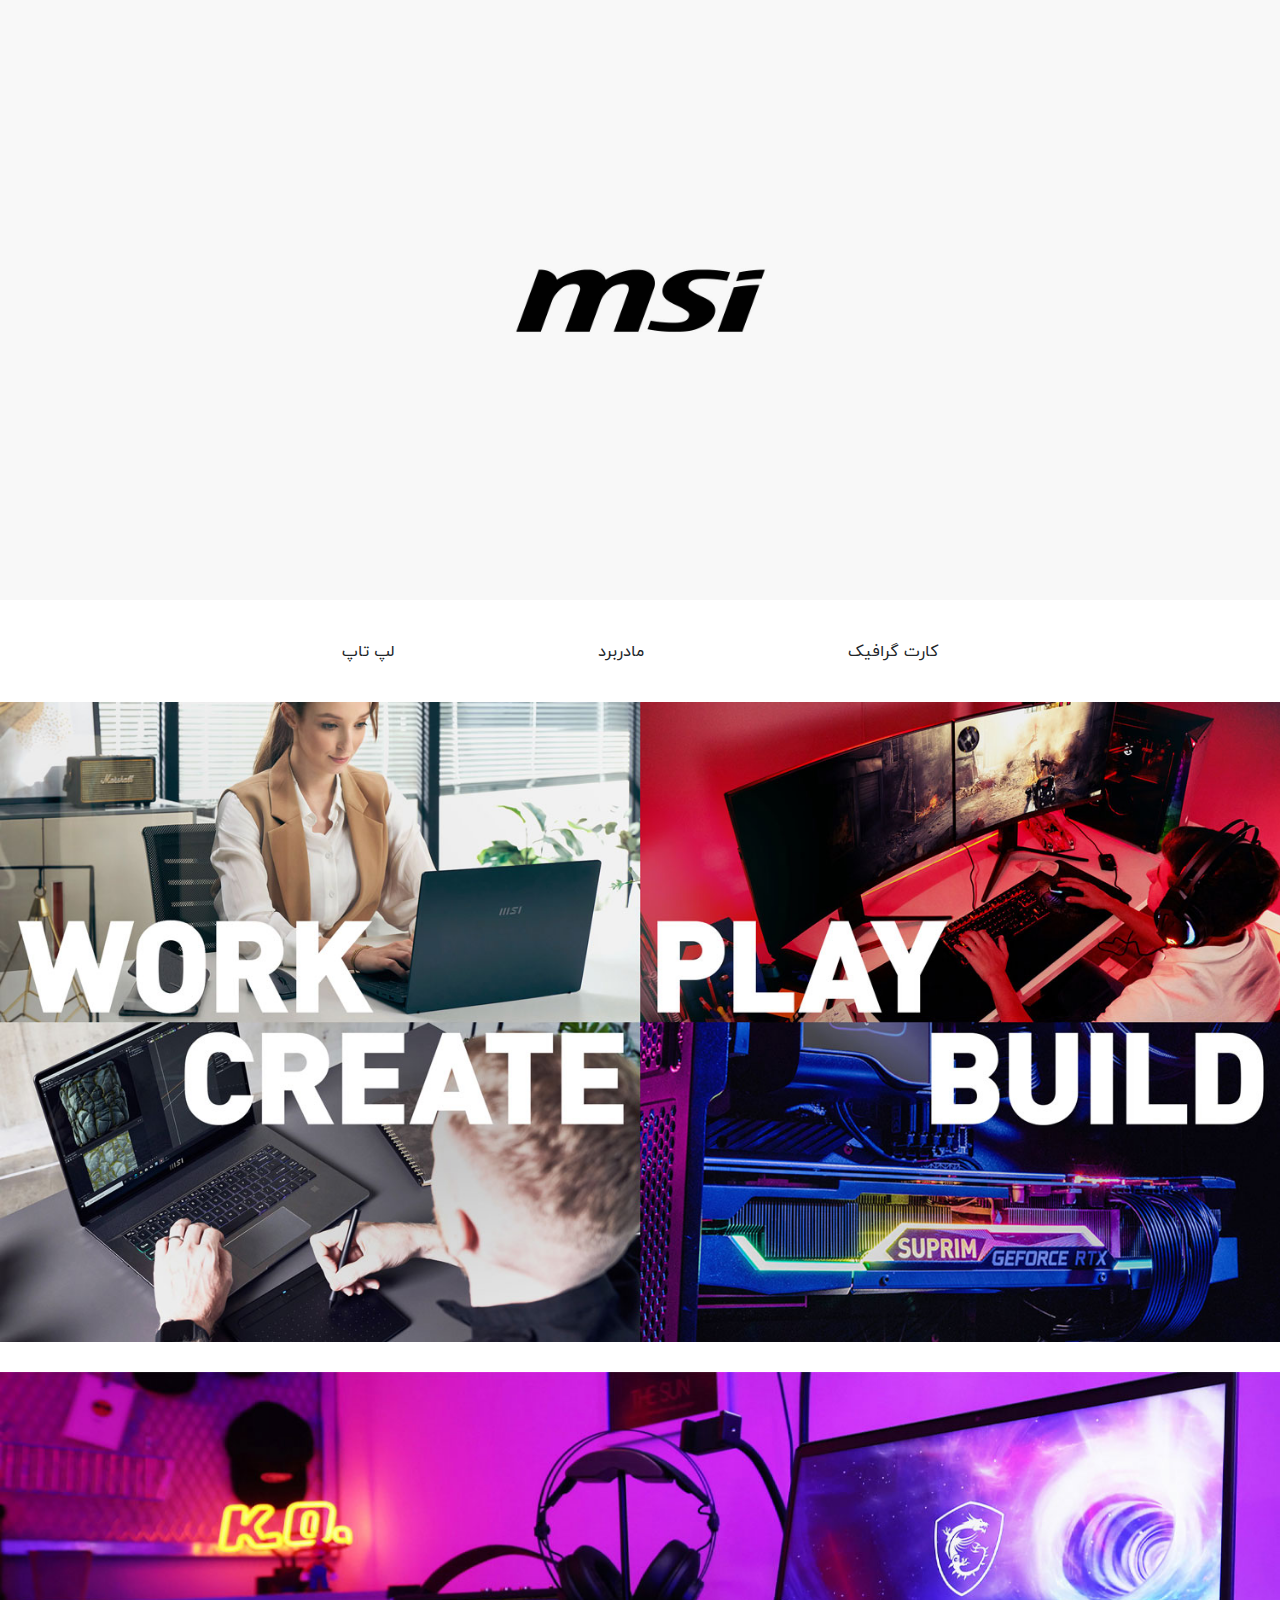
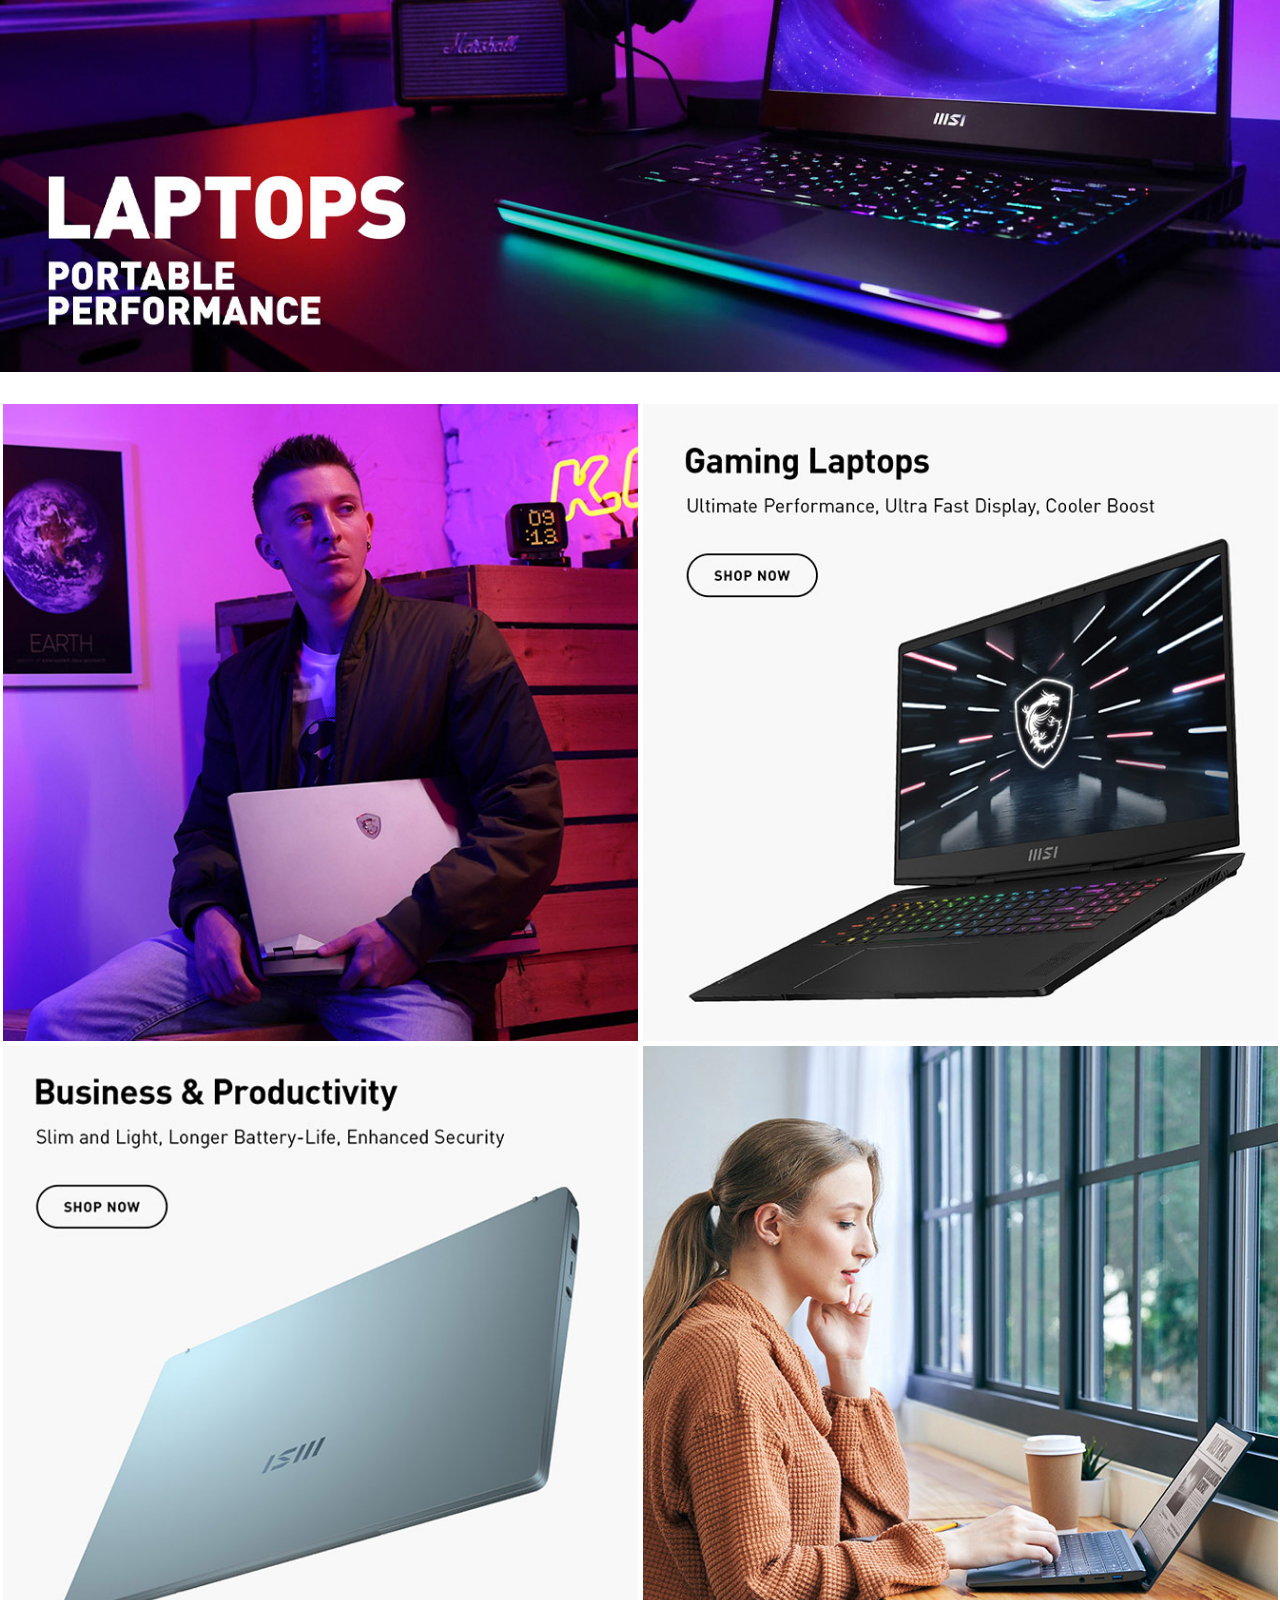
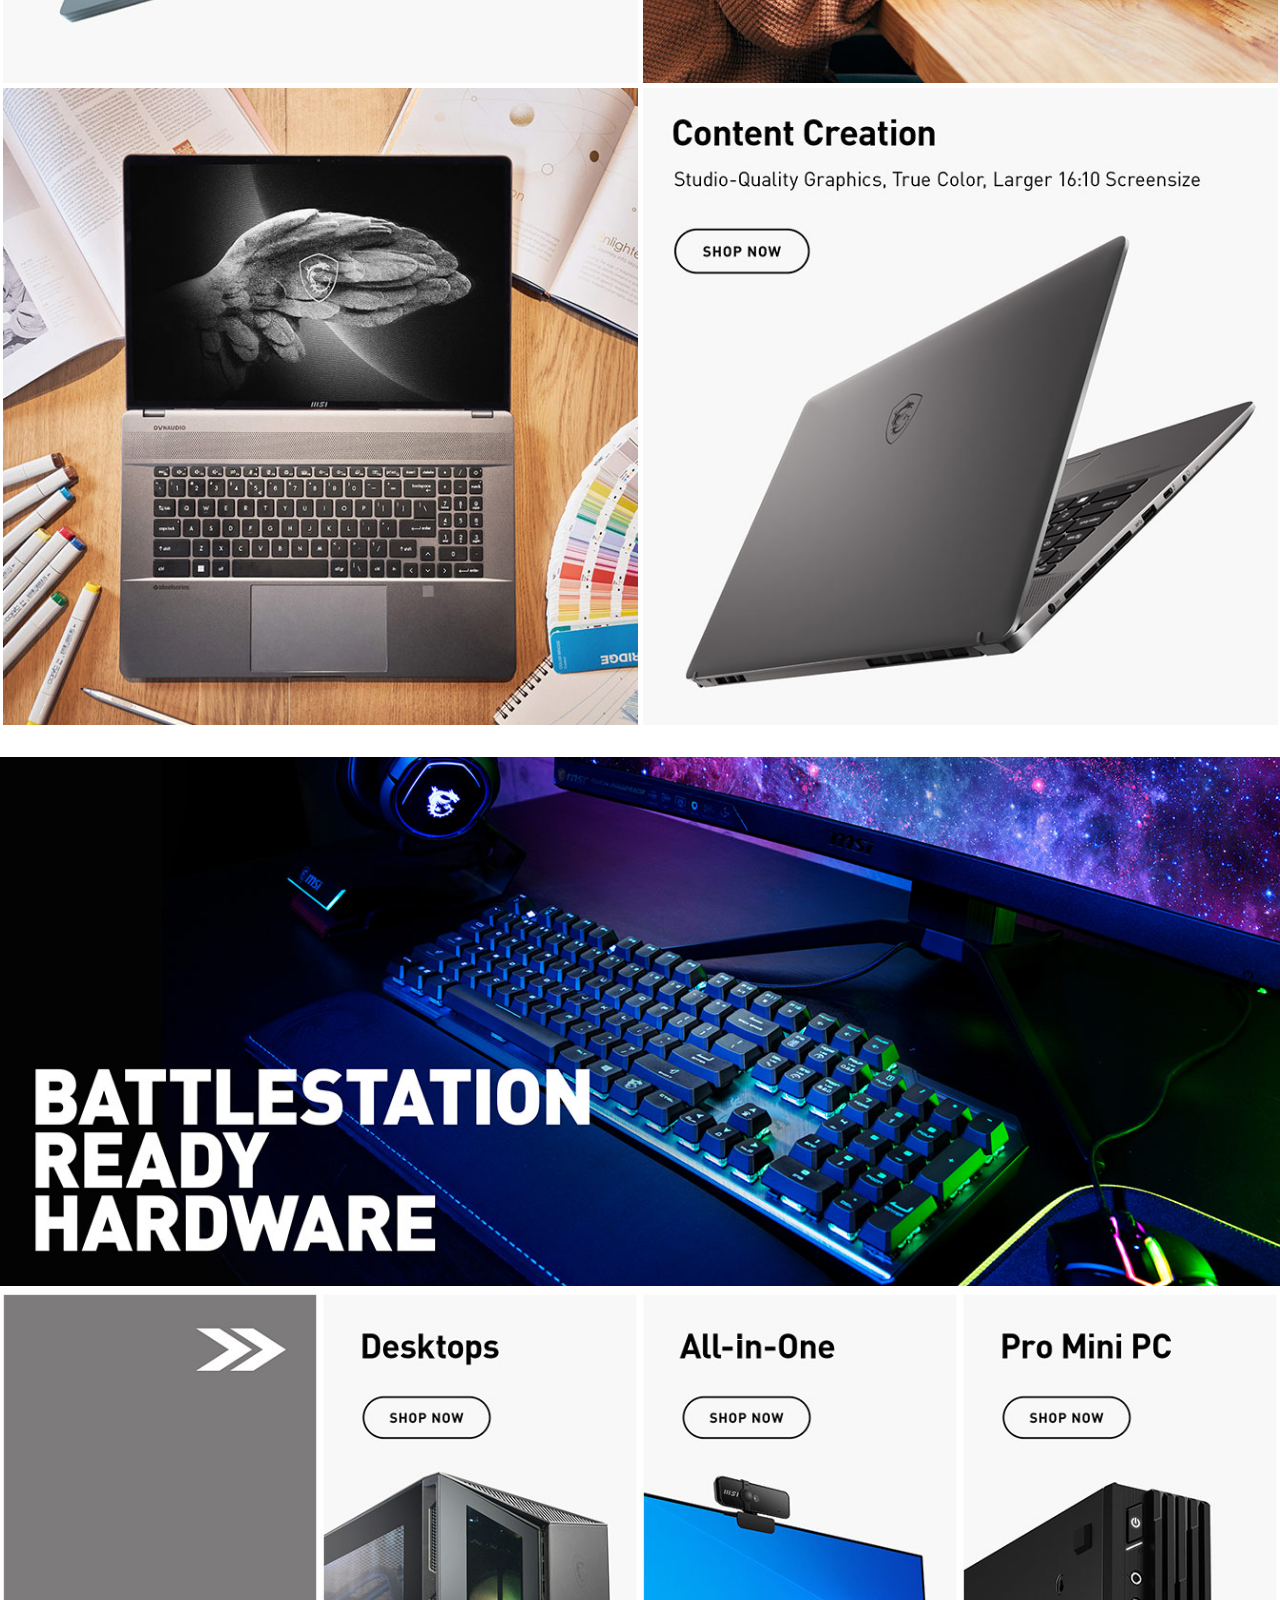
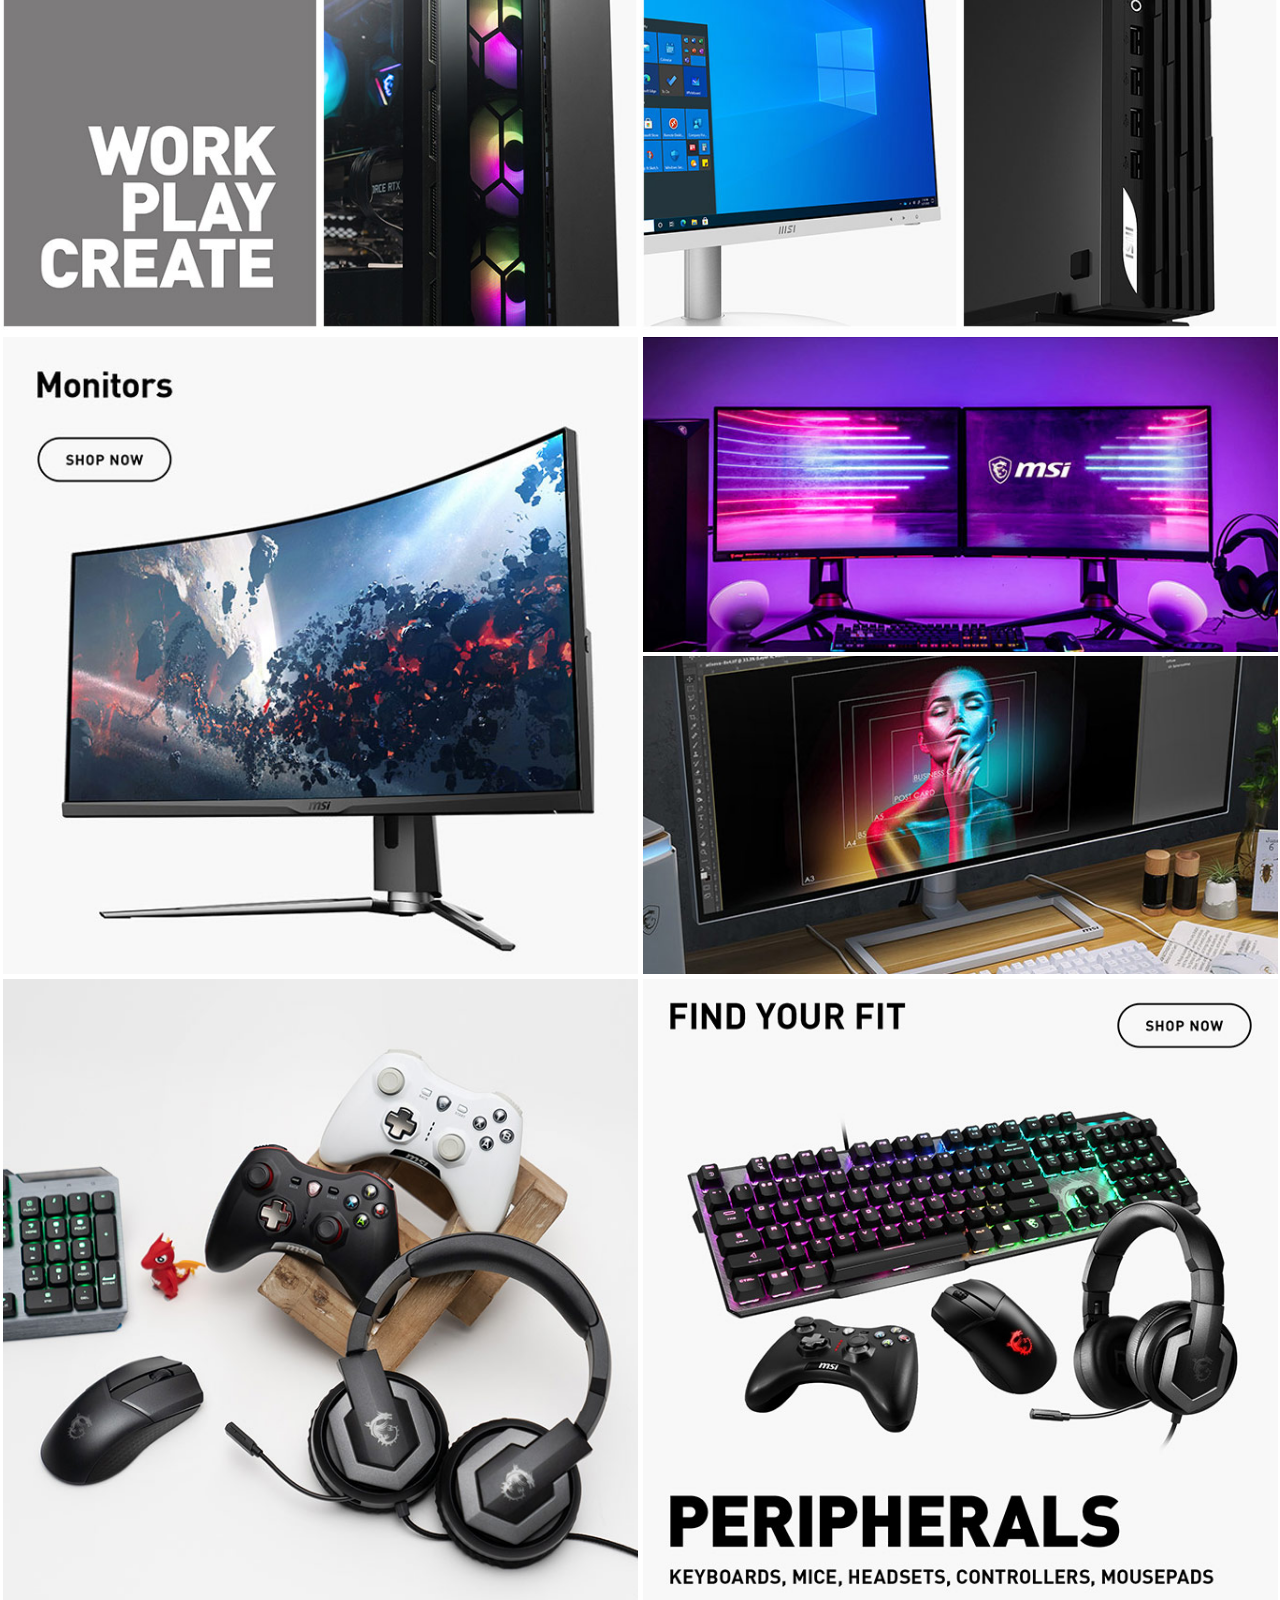
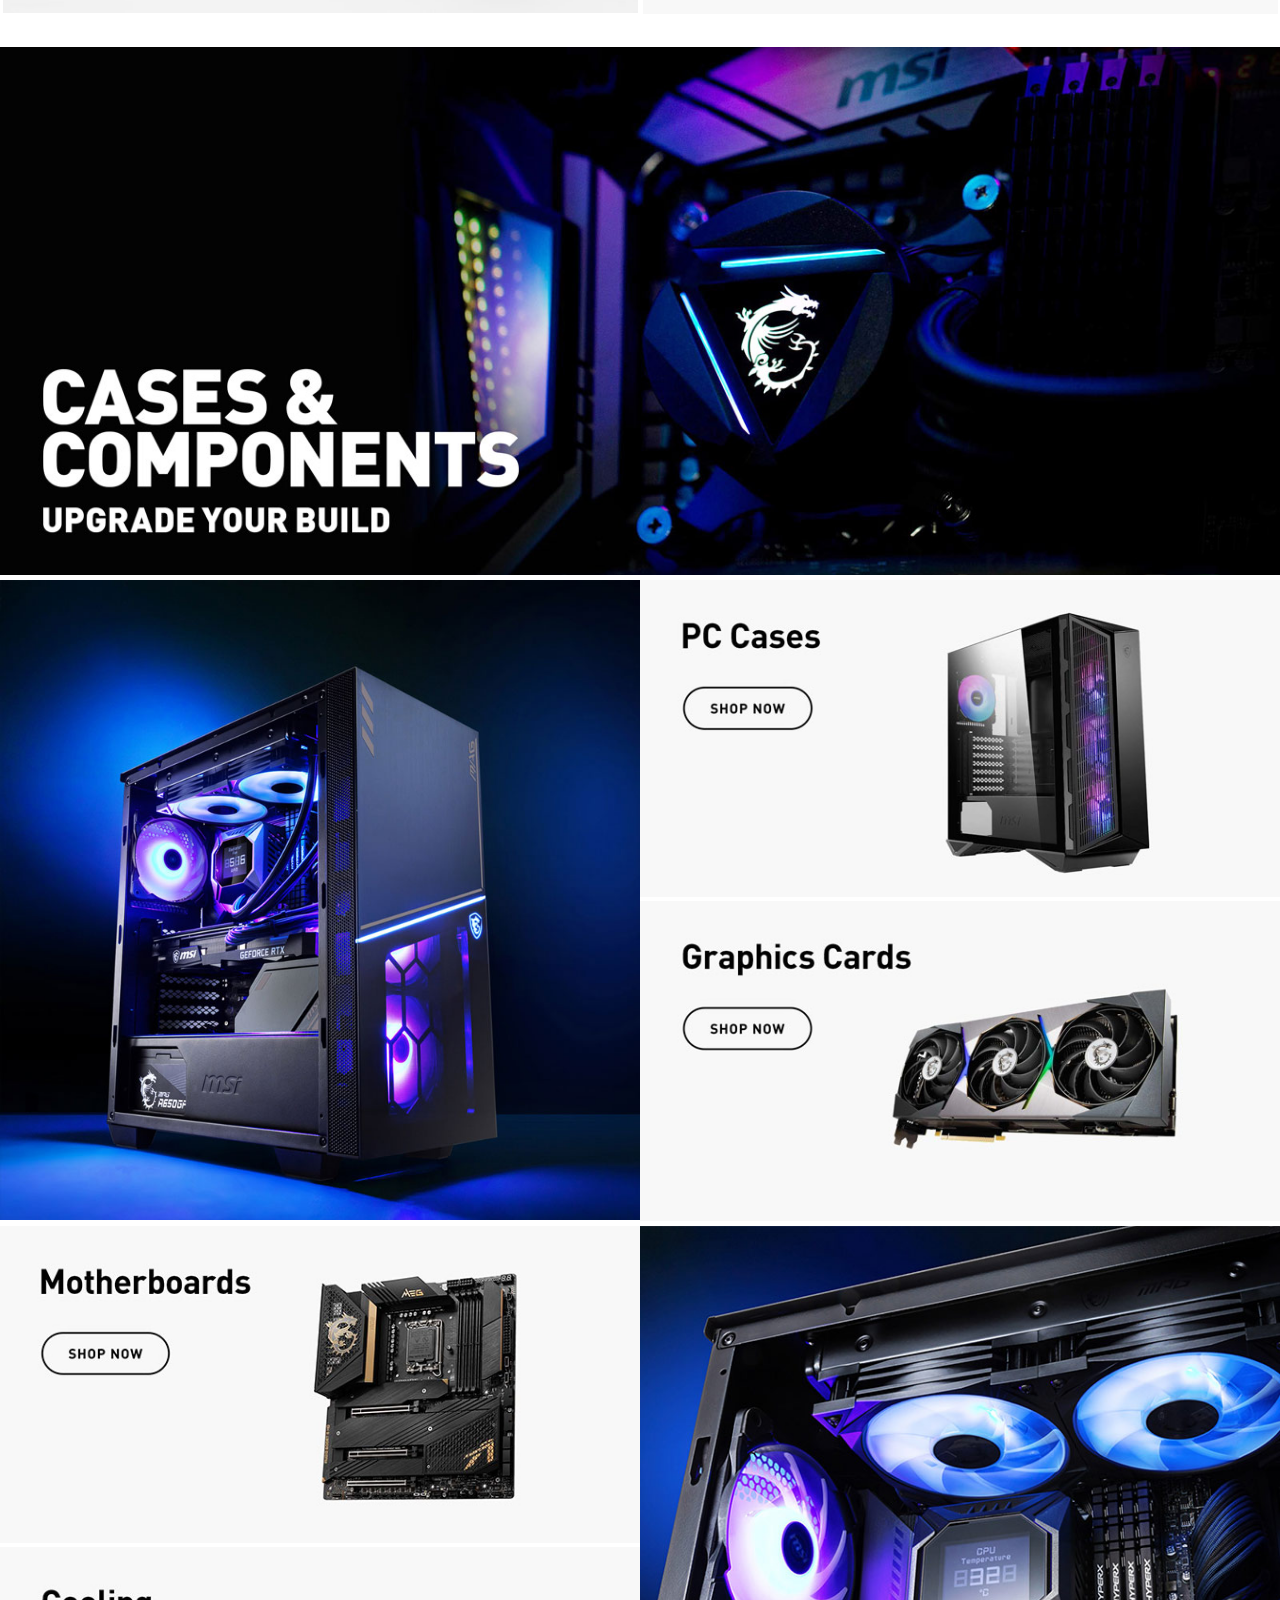
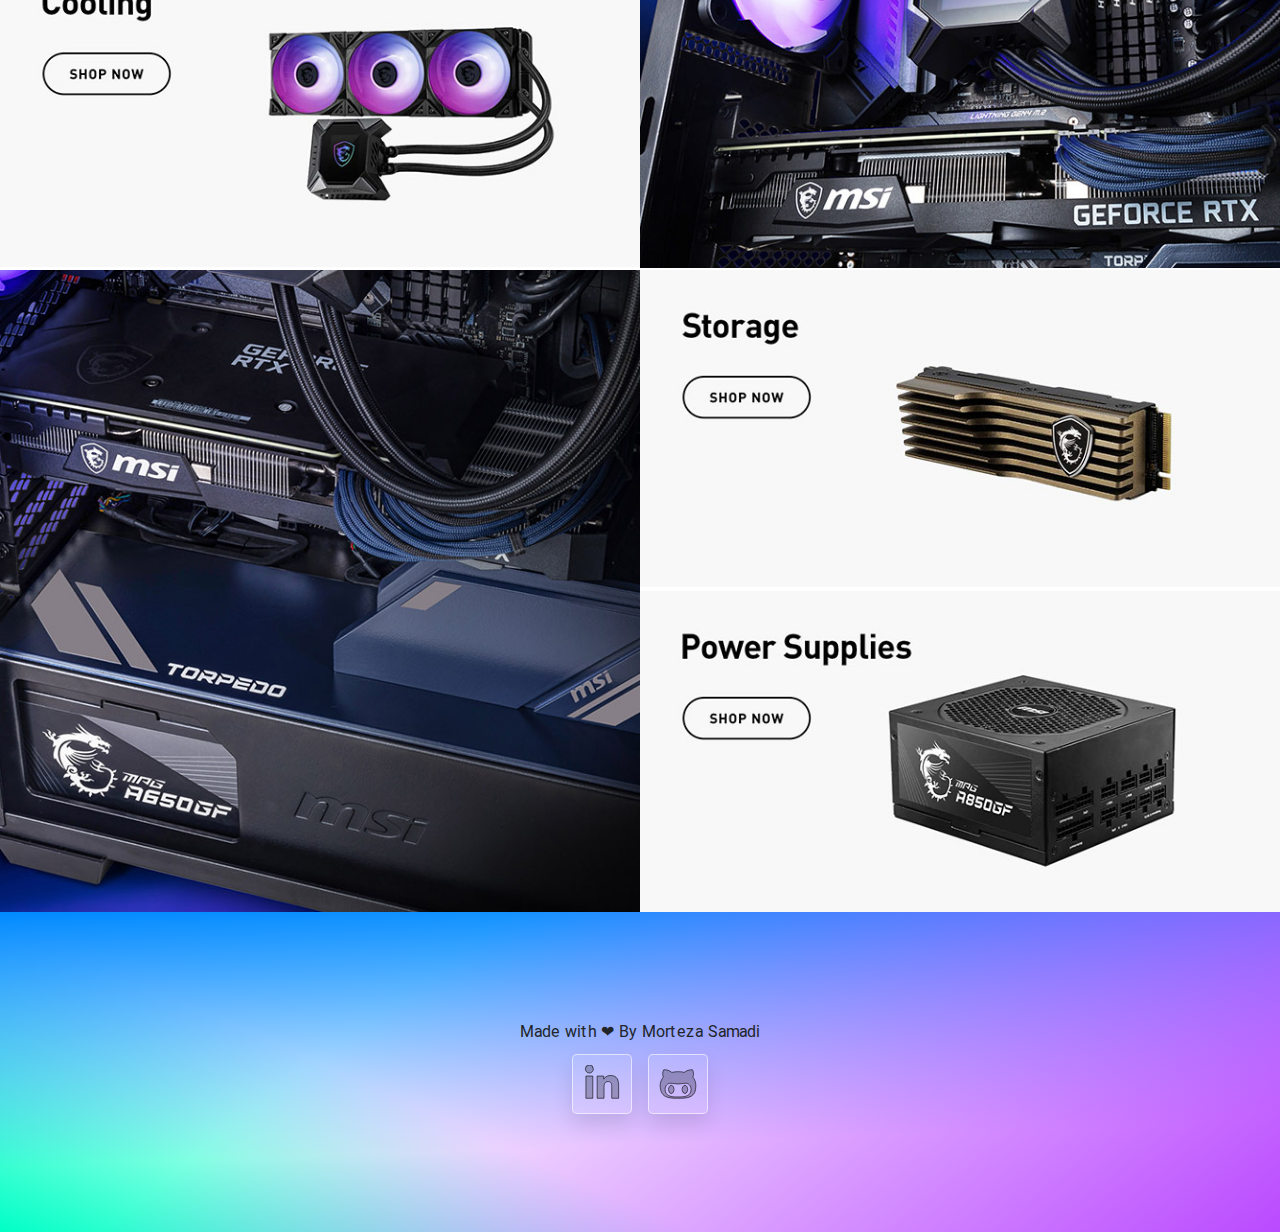
==== MSI-landing-page/index.html @ e9611cdb "git init" ====
<!DOCTYPE html>
<html lang="en">

<head>
  <meta charset="UTF-8" />
  <meta http-equiv="X-UA-Compatible" content="IE=edge" />
  <meta name="viewport" content="width=device-width, initial-scale=1.0" />
  <meta charset="UTF-8" />
  <meta http-equiv="X-UA-Compatible" content="IE=edge" />
  <meta name="viewport" content="width=device-width, initial-scale=1.0" />
  <link rel="stylesheet" href="./src/css/bootstrap.rtl.css" />
  <link rel="stylesheet" href="./src/css/font-awesome.min.css" />
  <link rel="stylesheet" href="./src/css/style010709.css" />
  <link rel="stylesheet" href="./src/css/responsive.css" />
  <script src="./src/js/jquery-3.6.0.min.js"></script>
  <link rel="stylesheet" href="./src/css/leaflet.css" />
  <link rel="stylesheet" href="./src/css/fonts.css" />
  <script src="./src/js/leaflet.js"></script>
  <link rel="stylesheet" href="./style/style.css">

  <title>MSI's simple Landing Page</title>
  <link rel="icon" href="./image/icon/favicon.ico" type="image/x-icon">
</head>

<body>
  <div class="container" style="direction: rtl; line-height: 2;">
    <section style="max-width: 1284px; margin: 0 auto;">
      <div class="row row-test">
        <div class="col-test col-12 d-flex justify-content-center align-items-center"
          style="background-color: #f8f8f8; height: 600px;">
          <img src="./image/msihero.jpg" alt="" class="img-fluid">
        </div>
      </div>
      <div class="row row-test">
        <div class="col-test col-12">
          <nav class="my-5">
            <ul class="navbar-nav justify-content-around d-flex flex-row" style="max-width: 800px; margin: 0 auto">
              <li class="nav-item"><a class="nav-link" href="#">کارت گرافیک</a></li>
              <li class="nav-item"><a class="nav-link" href="#">مادربرد</a></li>
              <li class="nav-item"><a class="nav-link" href="#">لپ تاپ</a></li>
            </ul>
          </nav>
        </div>
      </div>
      <div class="row row-test">
        <div class="col-test col-12 p-0">
          <img class="img-fluid" src="./image/work-play.jpg" alt="">
        </div>
      </div>
      <div class="row row-test my-5">
        <div class="col-test col-12 p-0">
          <img src="./image/laptop.jpg" alt="" class="img-fluid">
        </div>
      </div>
      <div class="row row-test">
        <div class="col-test col-6 p-1">
          <a href="#">
            <img class="img-fluid" src="./image/gamingbt.jpg" alt="">
          </a>
        </div>
        <div class="col-test col-6 p-1">
          <img class="img-fluid" src="./image/laptop-guy.jpg" alt="">
        </div>
      </div>
      <div class="row row-test">
        <div class="col-test col-6 p-1">
          <img class="img-fluid" src="./image/business-pic.jpg" alt="">
        </div>
        <div class="col-test col-6 p-1">
          <a href="#">
            <img class="img-fluid" src="./image/businessbt.jpg" alt="">
          </a>
        </div>
      </div>
      <div class="row row-test">
        <div class="col-test col-6 p-1">
          <a href="#">
            <img class="img-fluid" src="./image/contentbt.jpg" alt="">
          </a>
        </div>
        <div class="col-test col-6 p-1">
          <img class="img-fluid" src="./image/contentpic.jpg" alt="">
        </div>
      </div>
      <div class="row row-test mt-5">
        <div class="col-test col-12 p-0">
          <img class="img-fluid" src="./image/battlehero.jpg" alt="">
        </div>
      </div>
      <div class="row row-test my-2">
        <div class="col-3 col-test p-0">
          <a href="#">
            <img class="img-fluid" src="./image/promini.jpg" alt="">
          </a>

        </div>
        <div class="col-3 col-test p-0">
          <a href="#">
            <img class="img-fluid" src="./image/allinone.jpg" alt="">
          </a>
        </div>
        <div class="col-3 col-test p-0">
          <a href="#">
            <img class="img-fluid" src="./image/desktop-case-msi.jpg" alt="">
          </a>
        </div>
        <div class="col-3 col-test p-0">
          <img class="img-fluid" src="./image/create.jpg" alt="">
        </div>
      </div>
      <div class="row row-test">
        <div class="col-test col-6 p-1" style="position: relative;">
          <div class="h-50">
            <img class="img-fluid" src="./image/msimonitor.jpg" alt="">
          </div>
          <hr
            style="border: 2px solid white; margin: 0; padding: 0; position: absolute; bottom: 50%; height: 2px; left: 0; opacity: 1; width: 100%; background: white;">
          <div class="h-50">
            <img class="img-fluid" src="./image/picedit.jpg" alt="">
          </div>
        </div>
        <div class="col-test col-6 p-1">
          <a href="#">
            <img class="img-fluid" src="./image/monitor.jpg" alt="">
          </a>
        </div>
      </div>
      <div class="row row-test">
        <div class="col-test col-6 p-1">
          <a href="#">
            <img class="img-fluid" src="./image/peribt.jpg" alt="">
          </a>
        </div>
        <div class="col-test col-6 p-1">
          <img class="img-fluid" src="./image/perppic.jpg" alt="">
        </div>
      </div>
      <div class="row row-test">
        <div class="col-test col-12 p-0 mt-5">
          <img class="img-fluid" src="./image/caseshero.jpg" alt="">
        </div>
      </div>
      <div class="row row-test my-2">
        <div class="col-test col-6 p-0" style="position: relative;">
          <div class="h-50">
            <a href="#">
              <img class="img-fluid" src="./image/pcbt.jpg" alt="">
            </a>
          </div>
          <hr
            style="border: 2px solid white; margin: 0; padding: 0; position: absolute; bottom: 50%; height: 2px; left: 0; opacity: 1; width: 100%; background: white;">
          <div class="h-50">
            <a href="#">
              <img class="img-fluid" src="./image/graphicbt.jpg" alt="">
            </a>
          </div>
        </div>
        <div class="col-test col-6 p-0">
          <img class="img-fluid" src="./image/msi-build.jpg" alt="">
        </div>
      </div>
      <div class="row row-test">
        <div class="col-test col-6 p-0">
          <img class="img-fluid" src="./image/bigcooling.jpg" alt="">

        </div>
        <div class="col-test col-6 p-0" style="position: relative;">
          <div class="h-50">
            <a href="#">
              <img class="img-fluid" src="./image/motherboards.jpg" alt="">
            </a>
          </div>
          <hr
            style="border: 2px solid white; margin: 0; padding: 0; position: absolute; bottom: 50%; height: 2px; left: 0; opacity: 1; width: 100%; background: white;">
          <div class="h-50">
            <a href="#">
              <img class="img-fluid" src="./image/coolings.jpg" alt="">
            </a>
          </div>
        </div>
      </div>
      <div class="row row-test mt-1">
        <div class="col-test col-6 p-0" style="position: relative;">
          <div class="h-50">
            <a href="#">
              <img class="img-fluid" src="./image/storagebt.jpg" alt="">
            </a>
          </div>
          <hr
            style="border: 2px solid white; margin: 0; padding: 0; position: absolute; bottom: 50%; height: 2px; left: 0; opacity: 1; width: 100%; background: white;">
          <div class="h-50">
            <a href="#">
              <img class="img-fluid" src="./image/powerbt.jpg" alt="">
            </a>
          </div>
        </div>
        <div class="col-test col-6 p-0">
          <img class="img-fluid" src="./image/bigcooling2.jpg" alt="">
        </div>
      </div>
    </section>
  </div>
  <div class="container-fluid p-0">
    <footer>
      <div class="">
        <div class="">
          <p>Made with ❤ By Morteza Samadi</p>
          <p class="footer-icons">
            <a href="https://www.linkedin.com/in/morscoder/"><img src="image/svg/linkedin-in.svg" alt="@morscoder"
                class="icon"></a>
            <a href="https://github.com/smdmori"><img src="image/svg/github-alt.svg" alt="@smdmori" class="icon"></a>
          </p>
        </div>
      </div>
    </footer>
  </div>


  <script src="./src/js/bootstrap.bundle.min.js"></script>
  <script src="./src/js/swiper-bundle.min.js"></script>
  <script src="./src/js/main.js"></script>
  <script src="./src/js/ajax010711.js"></script>
</body>

</html>
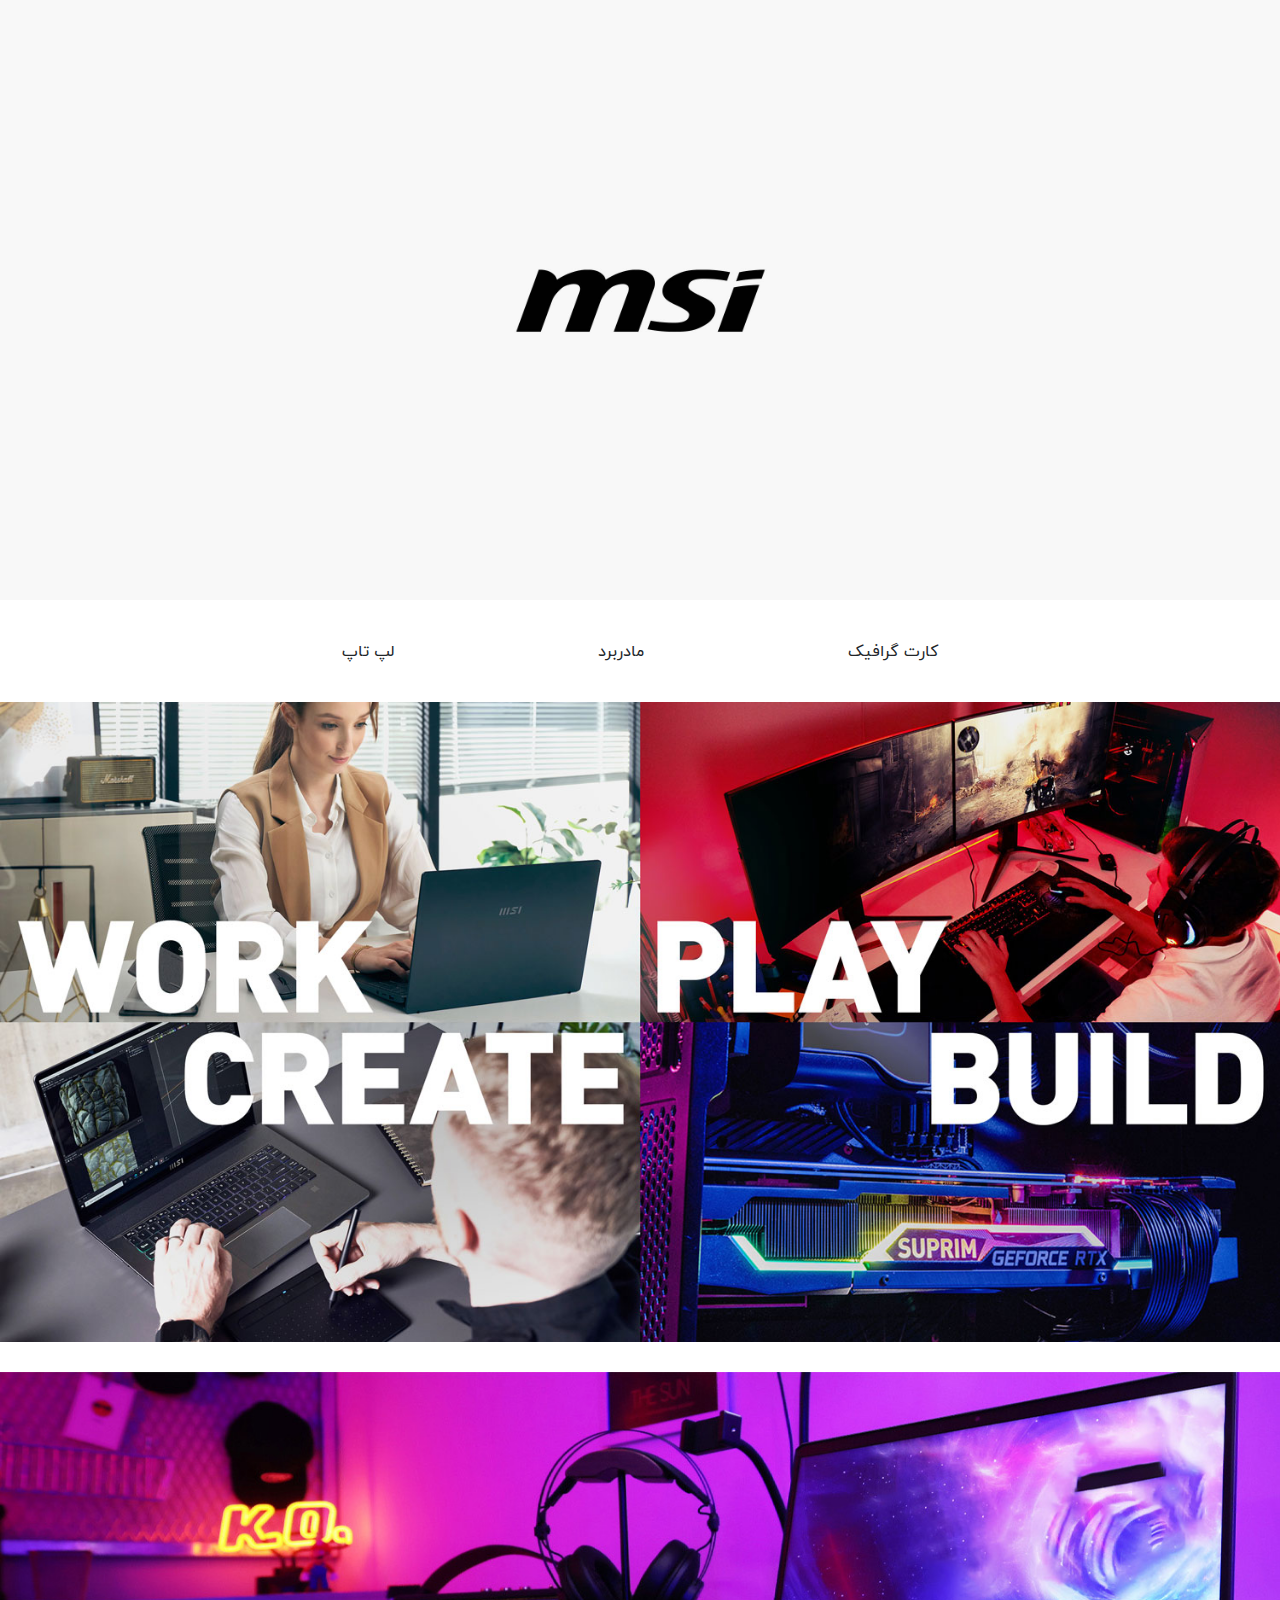
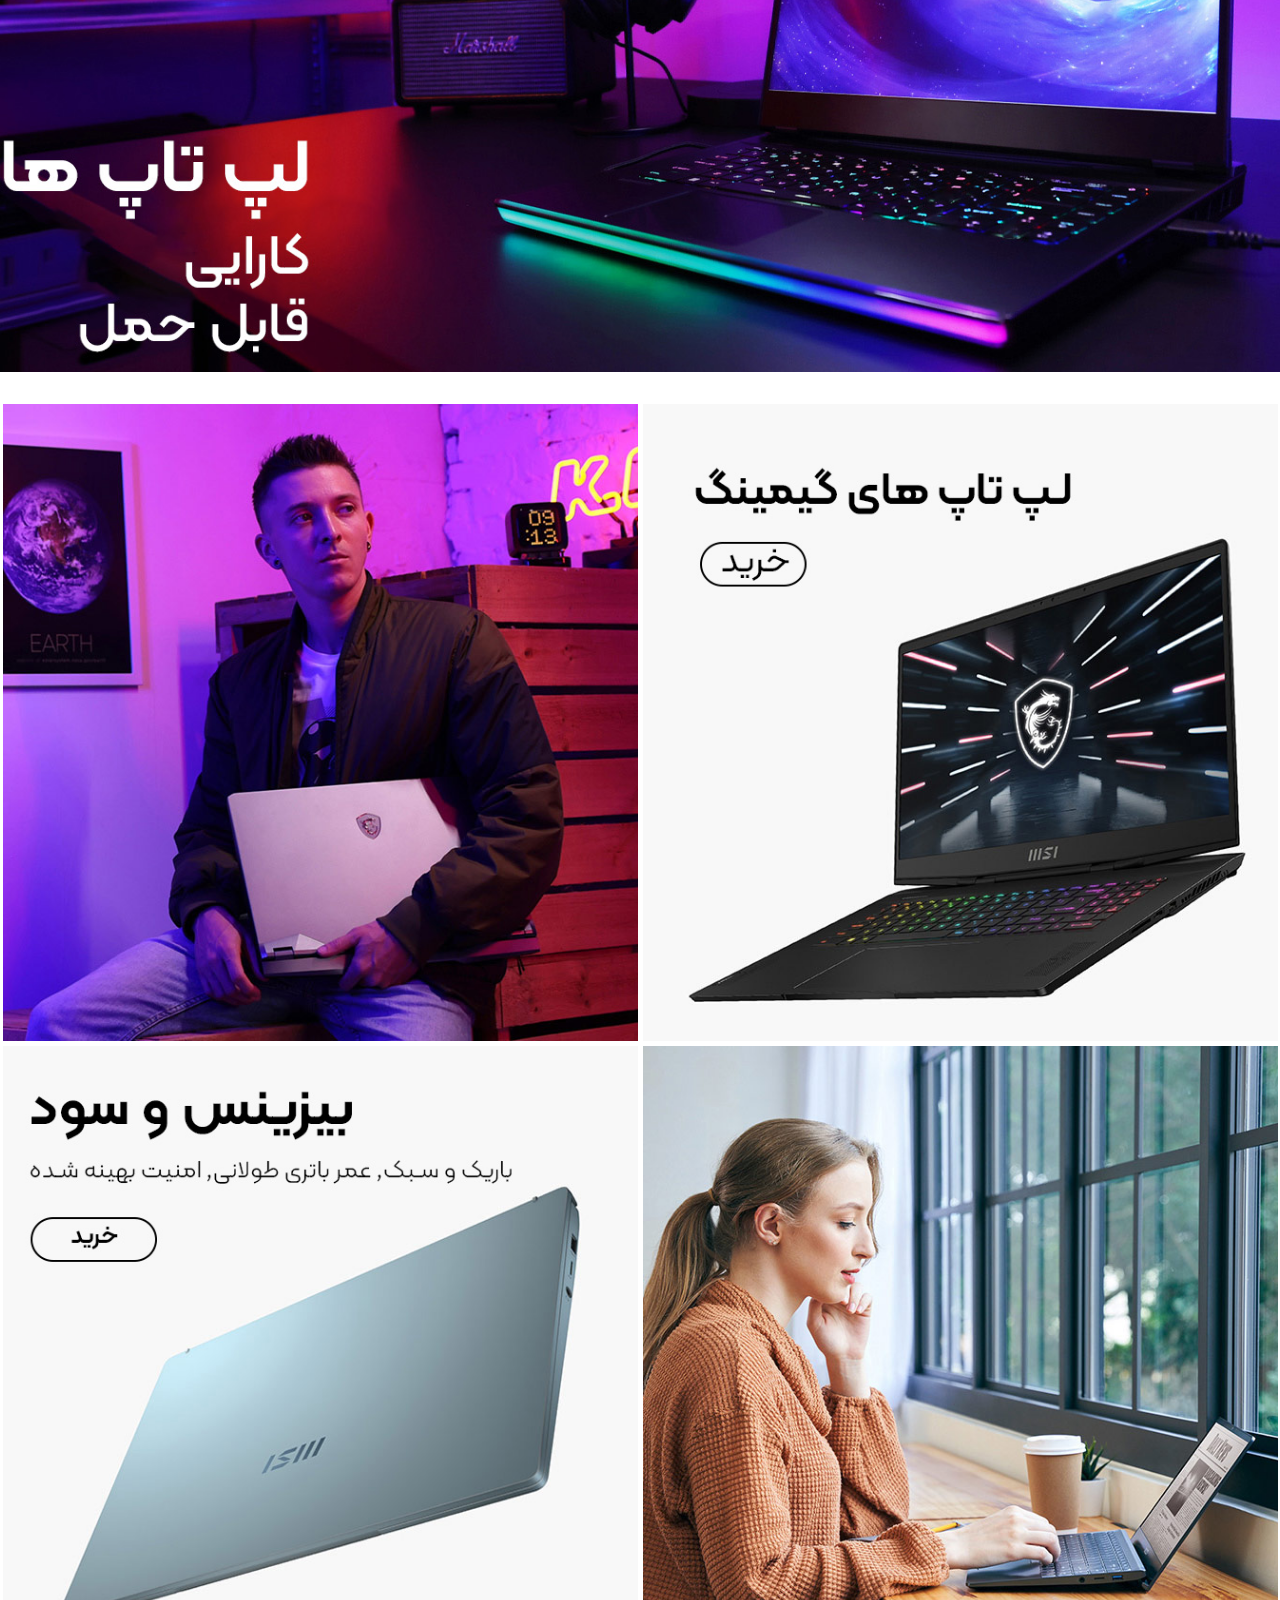
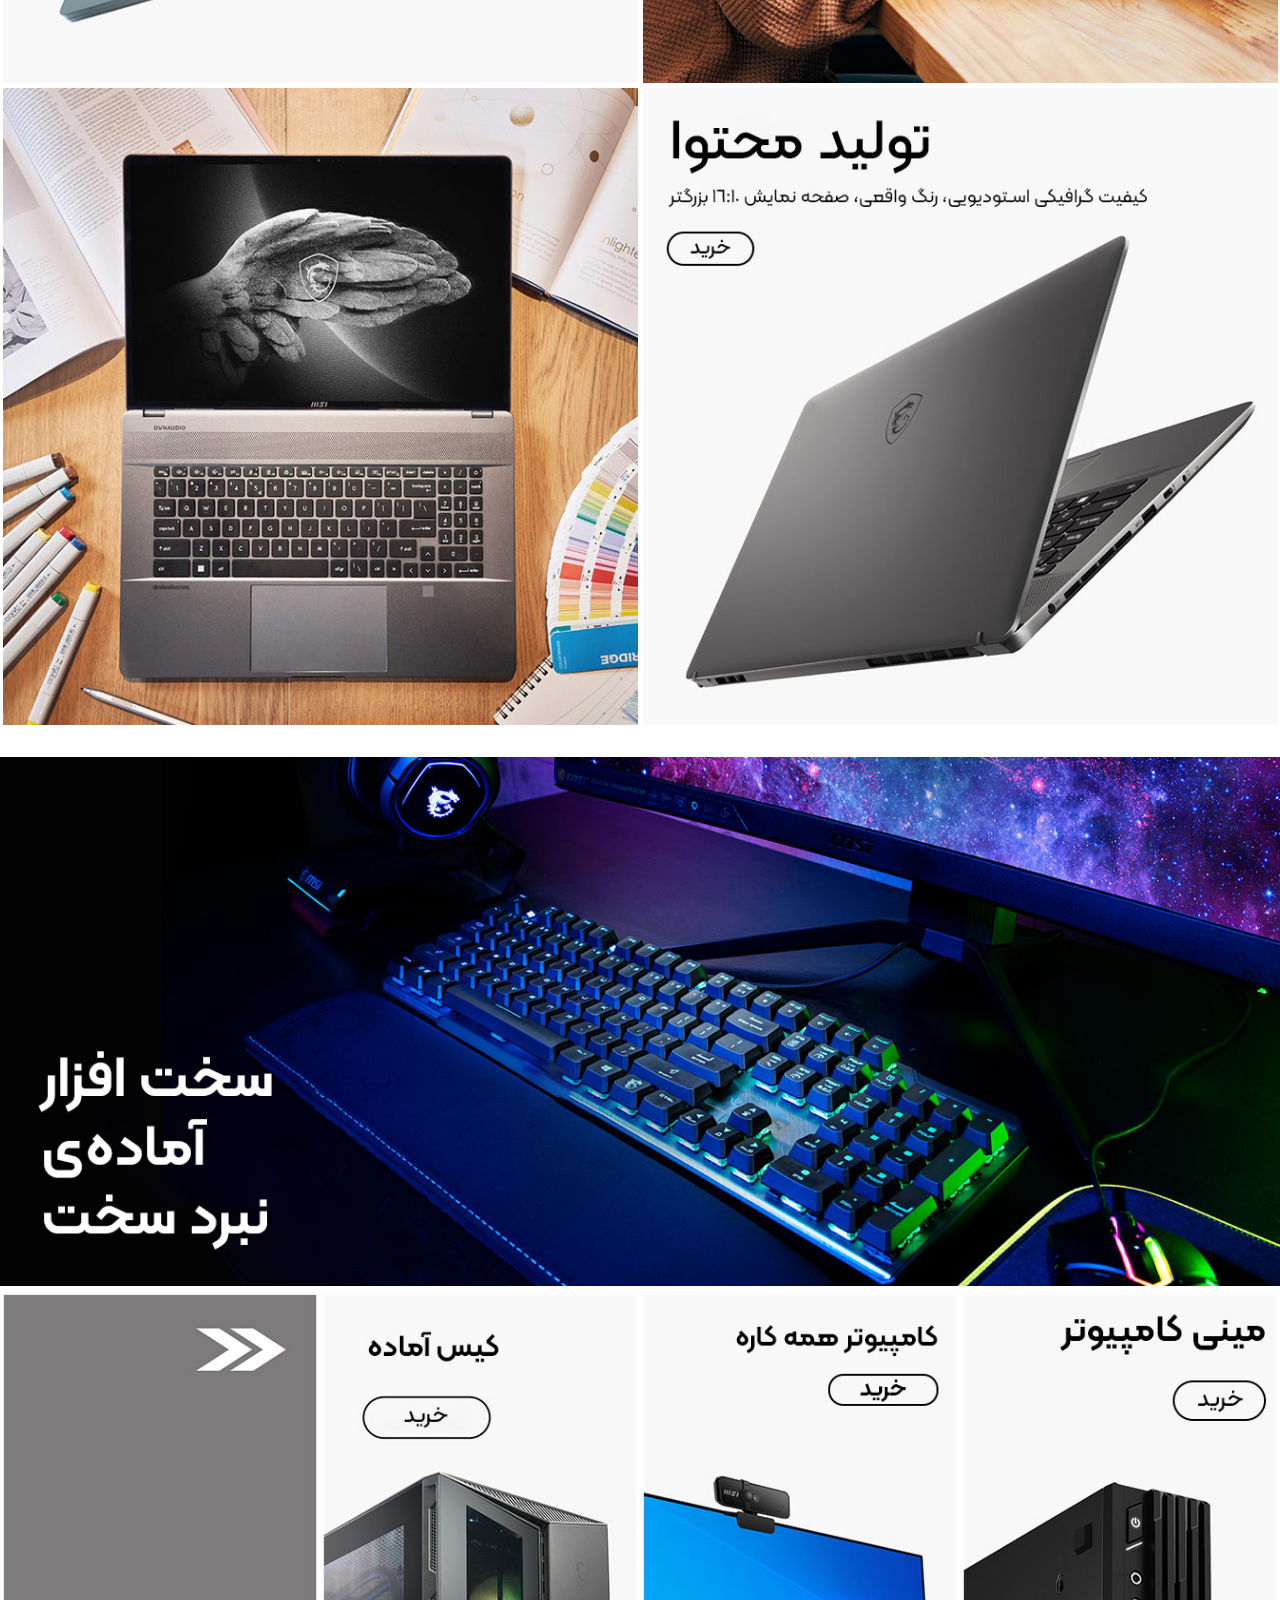
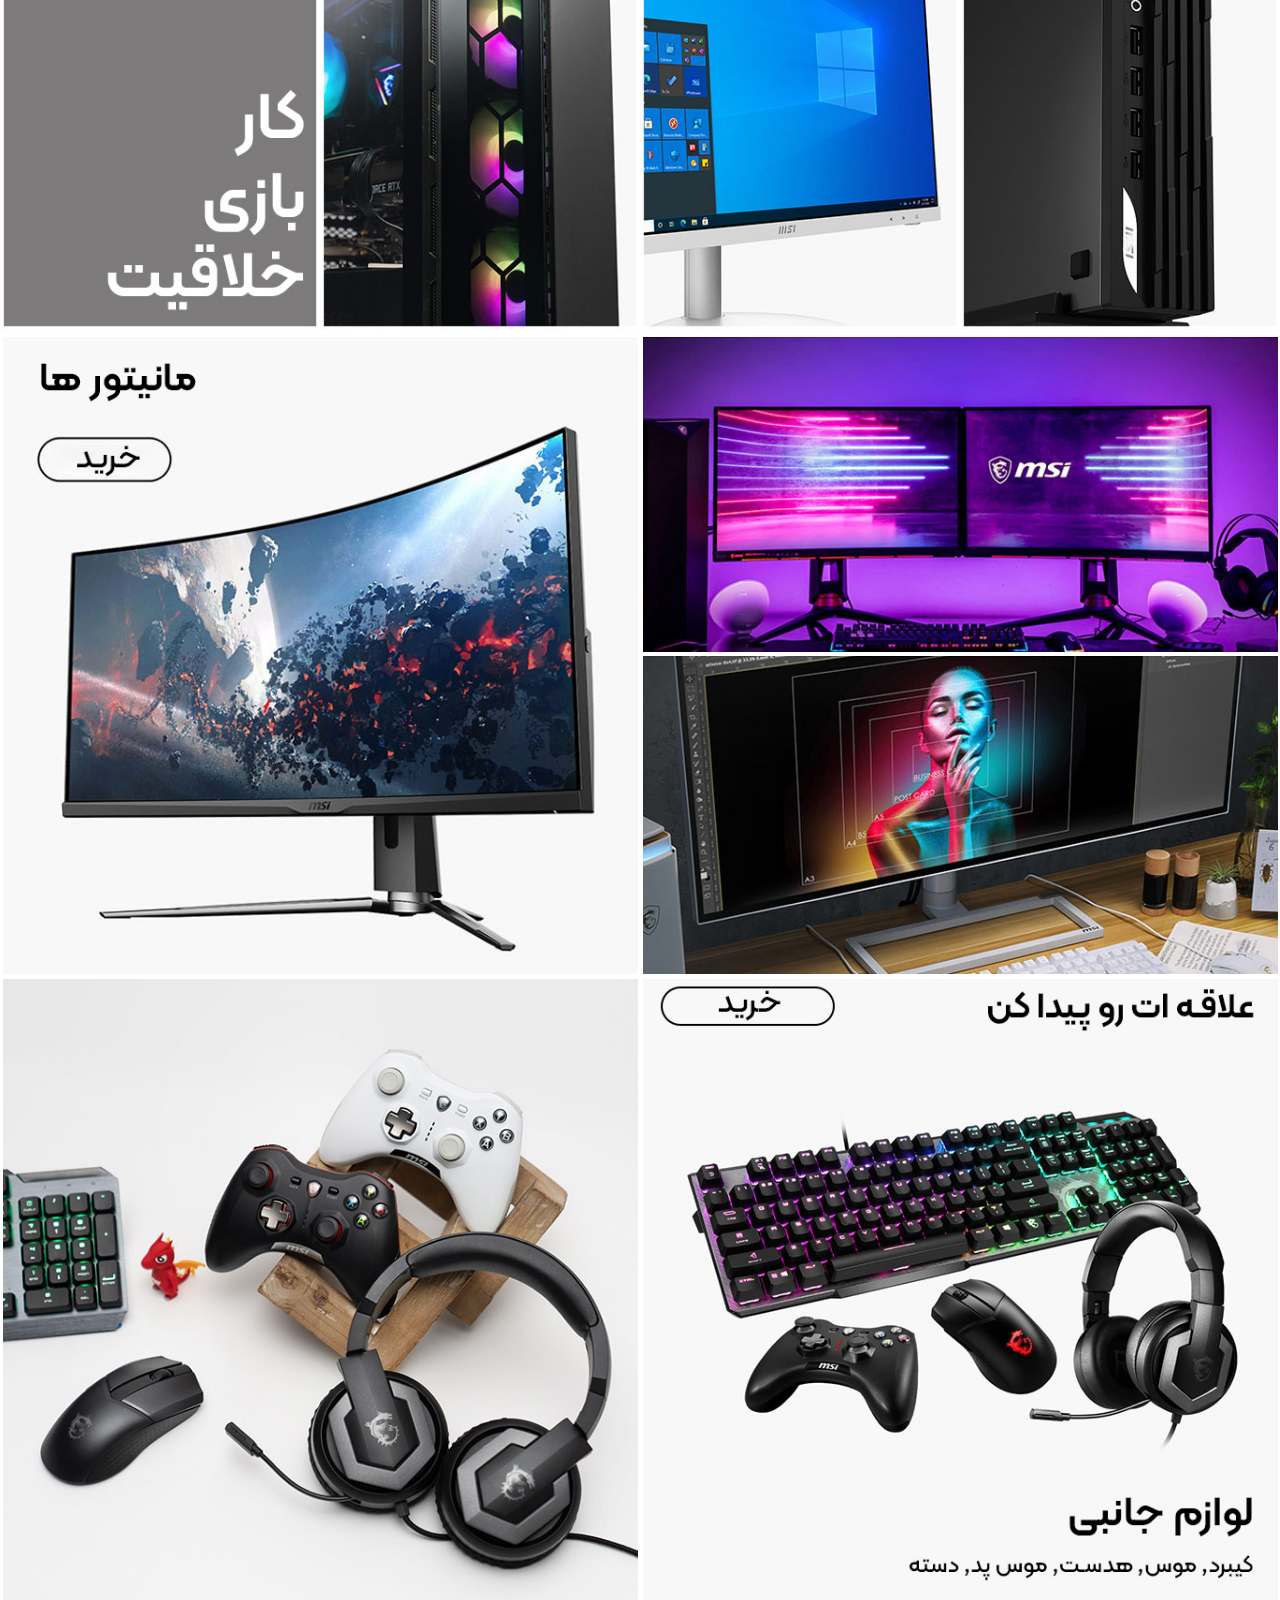
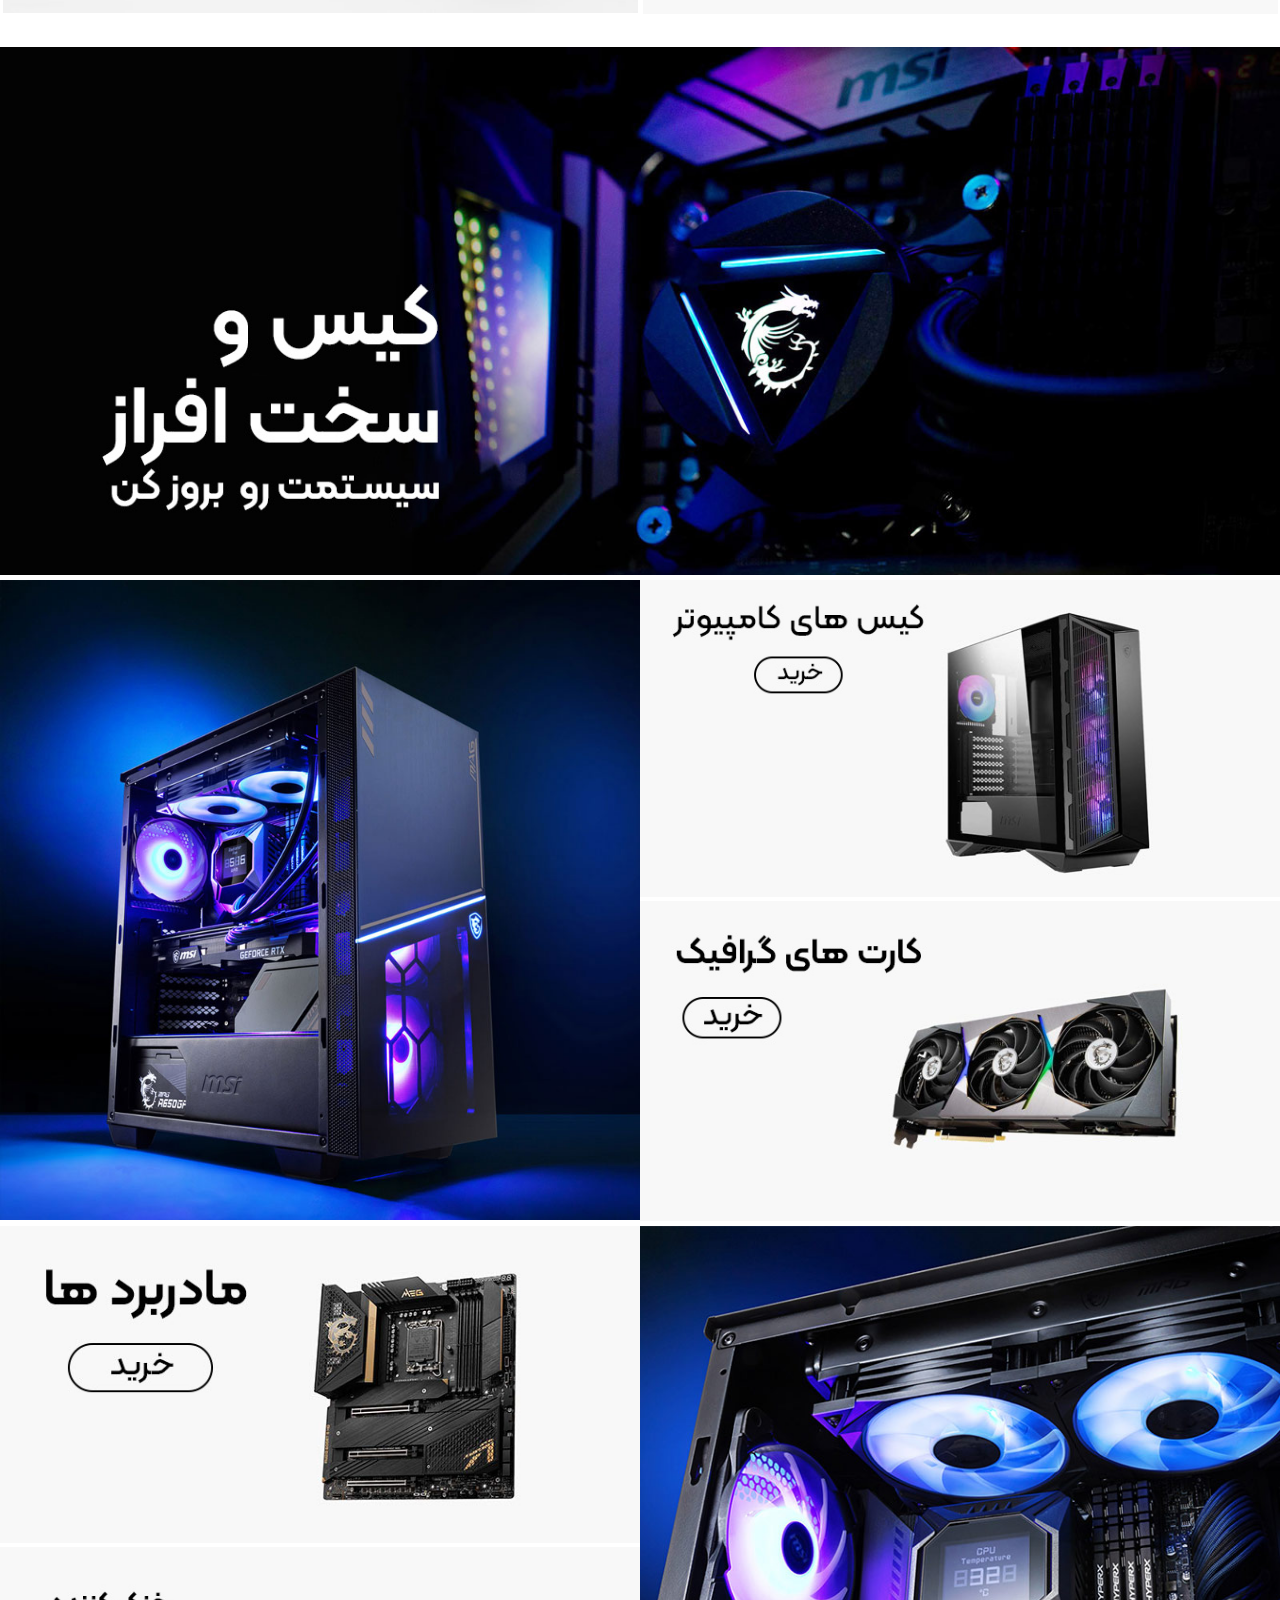
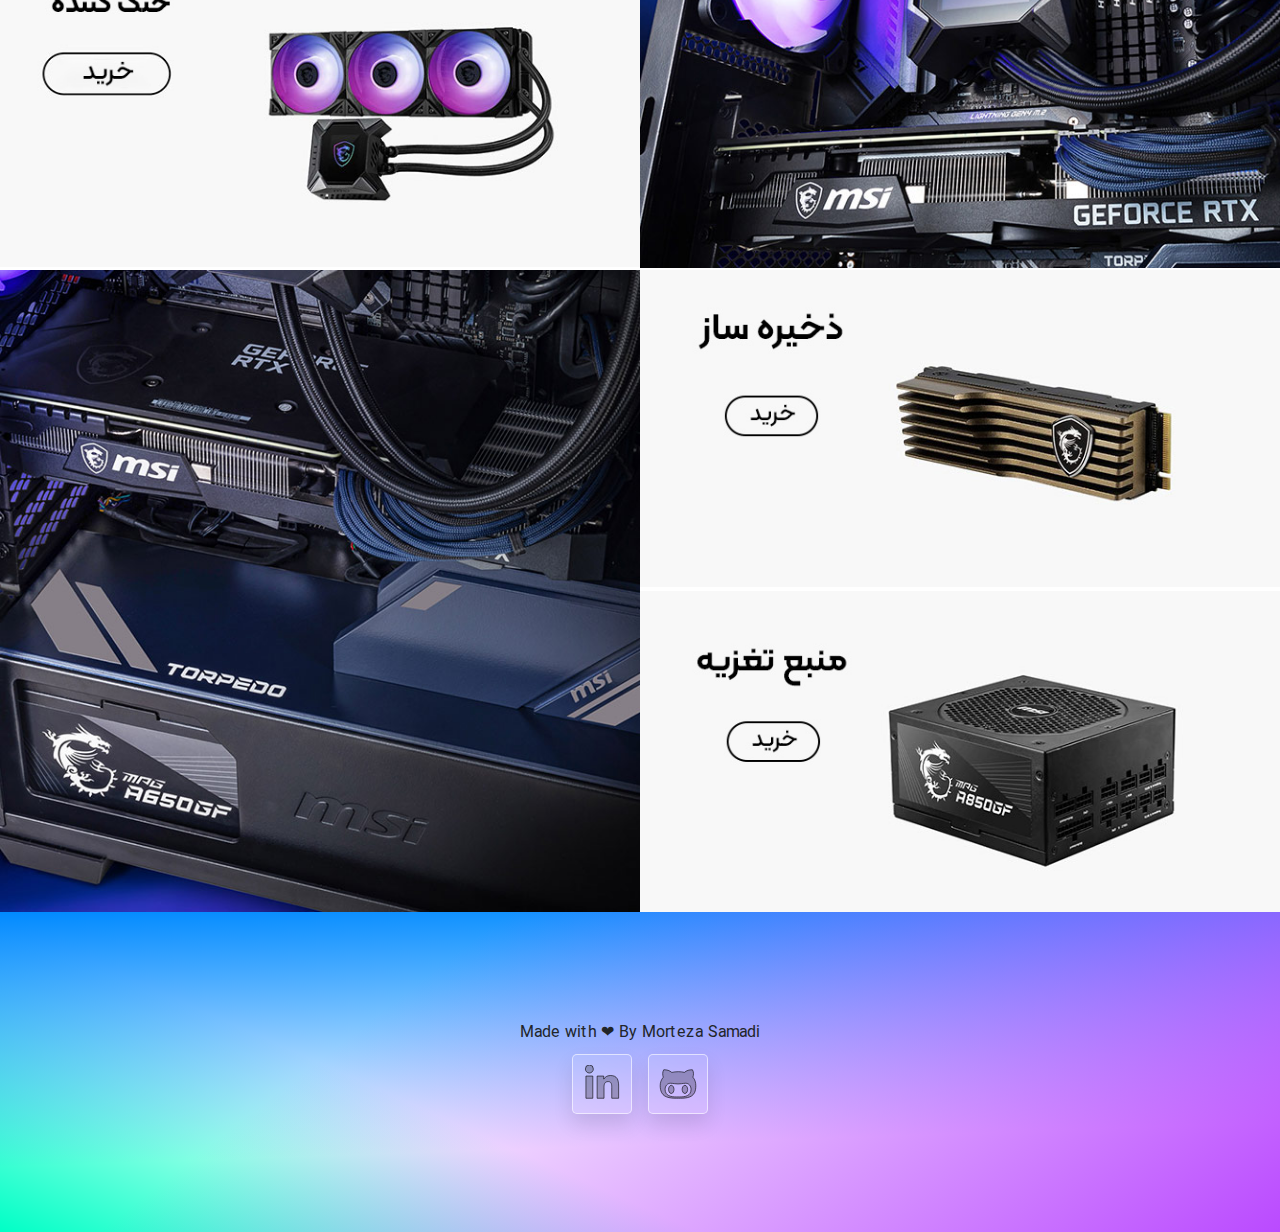
==== commit ada7c3df: "add persian images version" ====
--- a/MSI-landing-page/index.html
+++ b/MSI-landing-page/index.html
@@ -49,13 +49,13 @@
       </div>
       <div class="row row-test my-5">
         <div class="col-test col-12 p-0">
-          <img src="./image/laptop.jpg" alt="" class="img-fluid">
-        </div>
-      </div>
-      <div class="row row-test">
-        <div class="col-test col-6 p-1">
-          <a href="#">
-            <img class="img-fluid" src="./image/gamingbt.jpg" alt="">
+          <img src="./image-fa/msi-brand-laptop-fa.jpg" alt="" class="img-fluid">
+        </div>
+      </div>
+      <div class="row row-test">
+        <div class="col-test col-6 p-1">
+          <a href="#">
+            <img class="img-fluid" src="./image-fa/msi-brand-gamingbt-fa.jpg" alt="">
           </a>
         </div>
         <div class="col-test col-6 p-1">
@@ -68,14 +68,14 @@
         </div>
         <div class="col-test col-6 p-1">
           <a href="#">
-            <img class="img-fluid" src="./image/businessbt.jpg" alt="">
-          </a>
-        </div>
-      </div>
-      <div class="row row-test">
-        <div class="col-test col-6 p-1">
-          <a href="#">
-            <img class="img-fluid" src="./image/contentbt.jpg" alt="">
+            <img class="img-fluid" src="./image-fa/msi-brand-businessbt-fa.jpg" alt="">
+          </a>
+        </div>
+      </div>
+      <div class="row row-test">
+        <div class="col-test col-6 p-1">
+          <a href="#">
+            <img class="img-fluid" src="./image-fa/msi-brand-contentbt-fa.jpg" alt="">
           </a>
         </div>
         <div class="col-test col-6 p-1">
@@ -84,28 +84,28 @@
       </div>
       <div class="row row-test mt-5">
         <div class="col-test col-12 p-0">
-          <img class="img-fluid" src="./image/battlehero.jpg" alt="">
+          <img class="img-fluid" src="./image-fa/msi-brand-battlehero-fa.jpg" alt="">
         </div>
       </div>
       <div class="row row-test my-2">
         <div class="col-3 col-test p-0">
           <a href="#">
-            <img class="img-fluid" src="./image/promini.jpg" alt="">
-          </a>
-
-        </div>
-        <div class="col-3 col-test p-0">
-          <a href="#">
-            <img class="img-fluid" src="./image/allinone.jpg" alt="">
-          </a>
-        </div>
-        <div class="col-3 col-test p-0">
-          <a href="#">
-            <img class="img-fluid" src="./image/desktop-case-msi.jpg" alt="">
-          </a>
-        </div>
-        <div class="col-3 col-test p-0">
-          <img class="img-fluid" src="./image/create.jpg" alt="">
+            <img class="img-fluid" src="./image-fa/msi-brand-promini-fa.jpg" alt="">
+          </a>
+
+        </div>
+        <div class="col-3 col-test p-0">
+          <a href="#">
+            <img class="img-fluid" src="./image-fa/msi-brand-allinone-fa.jpg" alt="">
+          </a>
+        </div>
+        <div class="col-3 col-test p-0">
+          <a href="#">
+            <img class="img-fluid" src="./image-fa/msi-brand-desktop-fa.jpg" alt="">
+          </a>
+        </div>
+        <div class="col-3 col-test p-0">
+          <img class="img-fluid" src="./image-fa/msi-brand-create-fa.jpg" alt="">
         </div>
       </div>
       <div class="row row-test">
@@ -121,14 +121,14 @@
         </div>
         <div class="col-test col-6 p-1">
           <a href="#">
-            <img class="img-fluid" src="./image/monitor.jpg" alt="">
-          </a>
-        </div>
-      </div>
-      <div class="row row-test">
-        <div class="col-test col-6 p-1">
-          <a href="#">
-            <img class="img-fluid" src="./image/peribt.jpg" alt="">
+            <img class="img-fluid" src="./image-fa/msi-brand-monitor-fa.jpg" alt="">
+          </a>
+        </div>
+      </div>
+      <div class="row row-test">
+        <div class="col-test col-6 p-1">
+          <a href="#">
+            <img class="img-fluid" src="./image-fa/msi-brand-peribt-fa.jpg" alt="">
           </a>
         </div>
         <div class="col-test col-6 p-1">
@@ -137,21 +137,21 @@
       </div>
       <div class="row row-test">
         <div class="col-test col-12 p-0 mt-5">
-          <img class="img-fluid" src="./image/caseshero.jpg" alt="">
+          <img class="img-fluid" src="./image-fa/msi-brand-caseshero-fa.jpg" alt="">
         </div>
       </div>
       <div class="row row-test my-2">
         <div class="col-test col-6 p-0" style="position: relative;">
           <div class="h-50">
             <a href="#">
-              <img class="img-fluid" src="./image/pcbt.jpg" alt="">
-            </a>
-          </div>
-          <hr
-            style="border: 2px solid white; margin: 0; padding: 0; position: absolute; bottom: 50%; height: 2px; left: 0; opacity: 1; width: 100%; background: white;">
-          <div class="h-50">
-            <a href="#">
-              <img class="img-fluid" src="./image/graphicbt.jpg" alt="">
+              <img class="img-fluid" src="./image-fa/msi-brand-pcbt-fa.jpg" alt="">
+            </a>
+          </div>
+          <hr
+            style="border: 2px solid white; margin: 0; padding: 0; position: absolute; bottom: 50%; height: 2px; left: 0; opacity: 1; width: 100%; background: white;">
+          <div class="h-50">
+            <a href="#">
+              <img class="img-fluid" src="./image-fa/msi-brand-graphicbt-fa.jpg" alt="">
             </a>
           </div>
         </div>
@@ -167,14 +167,14 @@
         <div class="col-test col-6 p-0" style="position: relative;">
           <div class="h-50">
             <a href="#">
-              <img class="img-fluid" src="./image/motherboards.jpg" alt="">
-            </a>
-          </div>
-          <hr
-            style="border: 2px solid white; margin: 0; padding: 0; position: absolute; bottom: 50%; height: 2px; left: 0; opacity: 1; width: 100%; background: white;">
-          <div class="h-50">
-            <a href="#">
-              <img class="img-fluid" src="./image/coolings.jpg" alt="">
+              <img class="img-fluid" src="./image-fa/motherboards-msi-brand-fa.jpg" alt="">
+            </a>
+          </div>
+          <hr
+            style="border: 2px solid white; margin: 0; padding: 0; position: absolute; bottom: 50%; height: 2px; left: 0; opacity: 1; width: 100%; background: white;">
+          <div class="h-50">
+            <a href="#">
+              <img class="img-fluid" src="./image-fa/msi-brand-coolings-fa.jpg" alt="">
             </a>
           </div>
         </div>
@@ -183,14 +183,14 @@
         <div class="col-test col-6 p-0" style="position: relative;">
           <div class="h-50">
             <a href="#">
-              <img class="img-fluid" src="./image/storagebt.jpg" alt="">
-            </a>
-          </div>
-          <hr
-            style="border: 2px solid white; margin: 0; padding: 0; position: absolute; bottom: 50%; height: 2px; left: 0; opacity: 1; width: 100%; background: white;">
-          <div class="h-50">
-            <a href="#">
-              <img class="img-fluid" src="./image/powerbt.jpg" alt="">
+              <img class="img-fluid" src="./image-fa/msi-brand-storagebt-fa.jpg" alt="">
+            </a>
+          </div>
+          <hr
+            style="border: 2px solid white; margin: 0; padding: 0; position: absolute; bottom: 50%; height: 2px; left: 0; opacity: 1; width: 100%; background: white;">
+          <div class="h-50">
+            <a href="#">
+              <img class="img-fluid" src="./image-fa/msi-brand-powerbt-fa.jpg" alt="">
             </a>
           </div>
         </div>
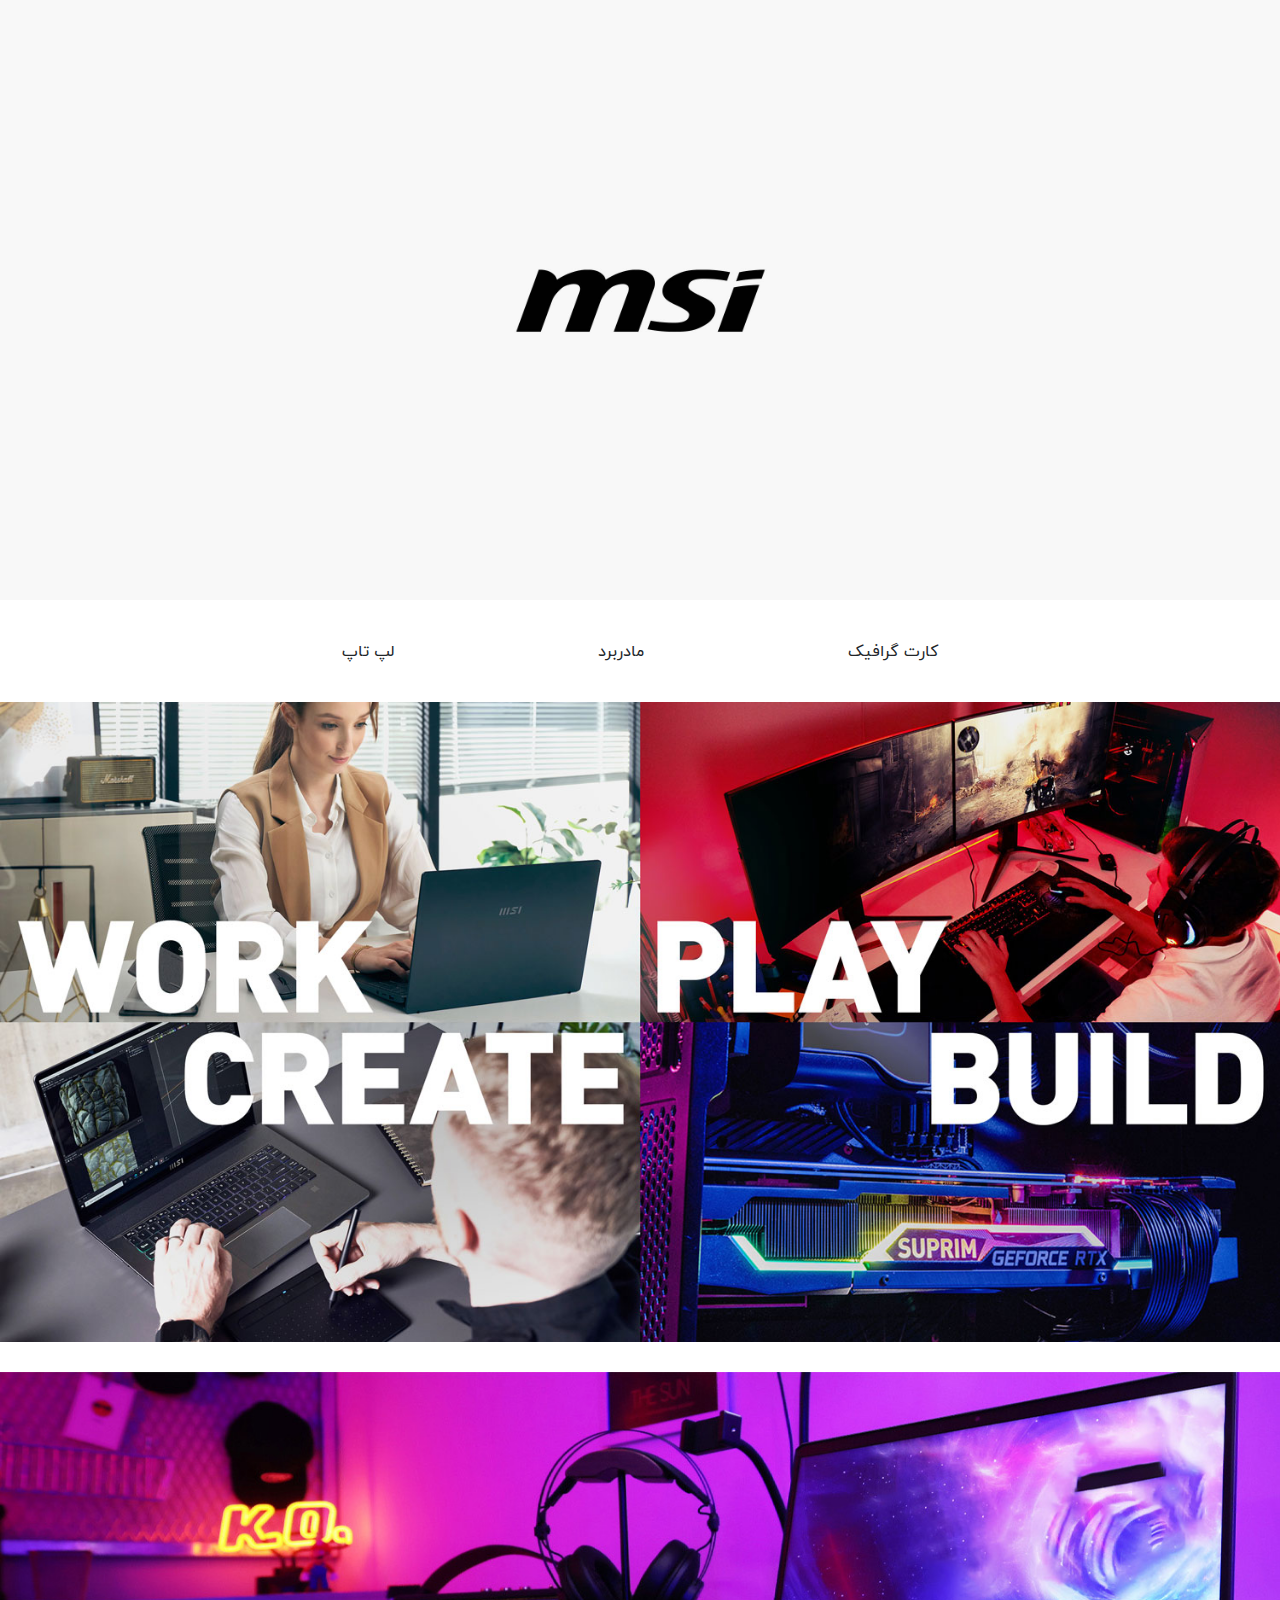
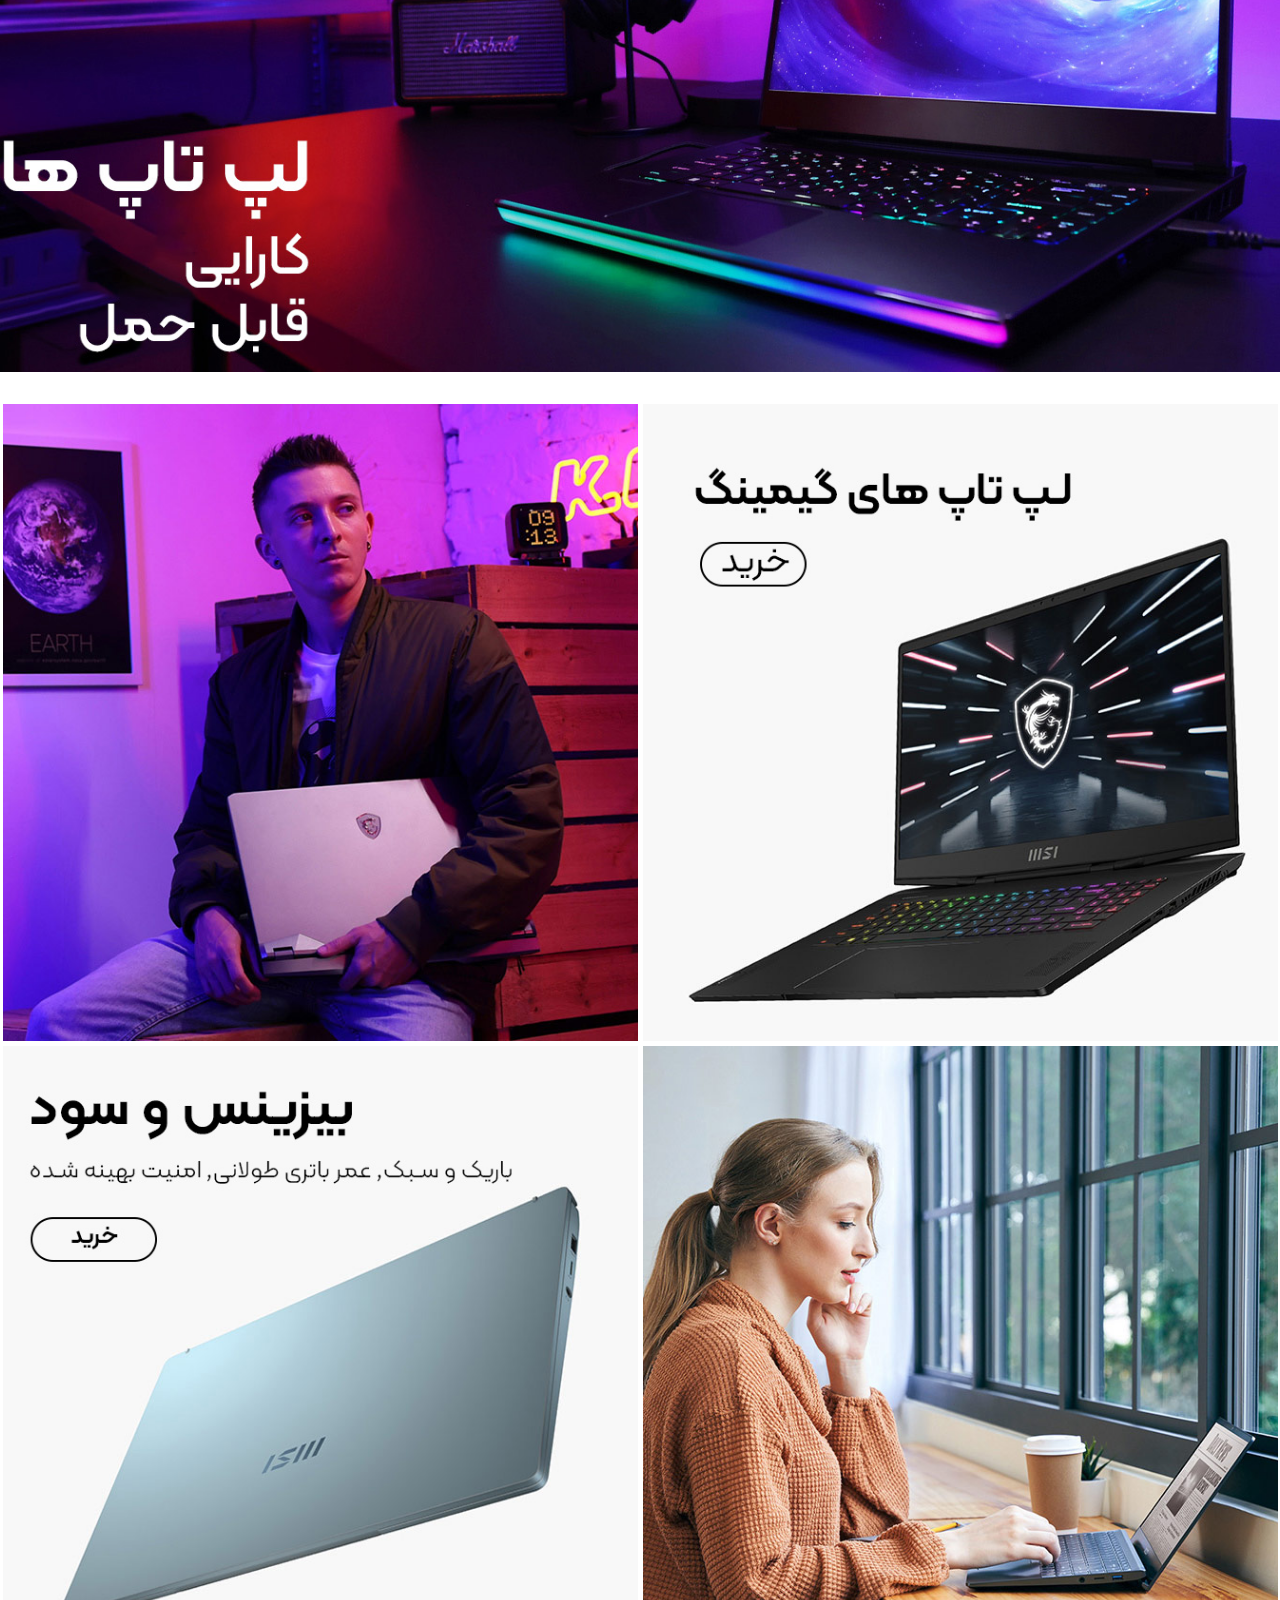
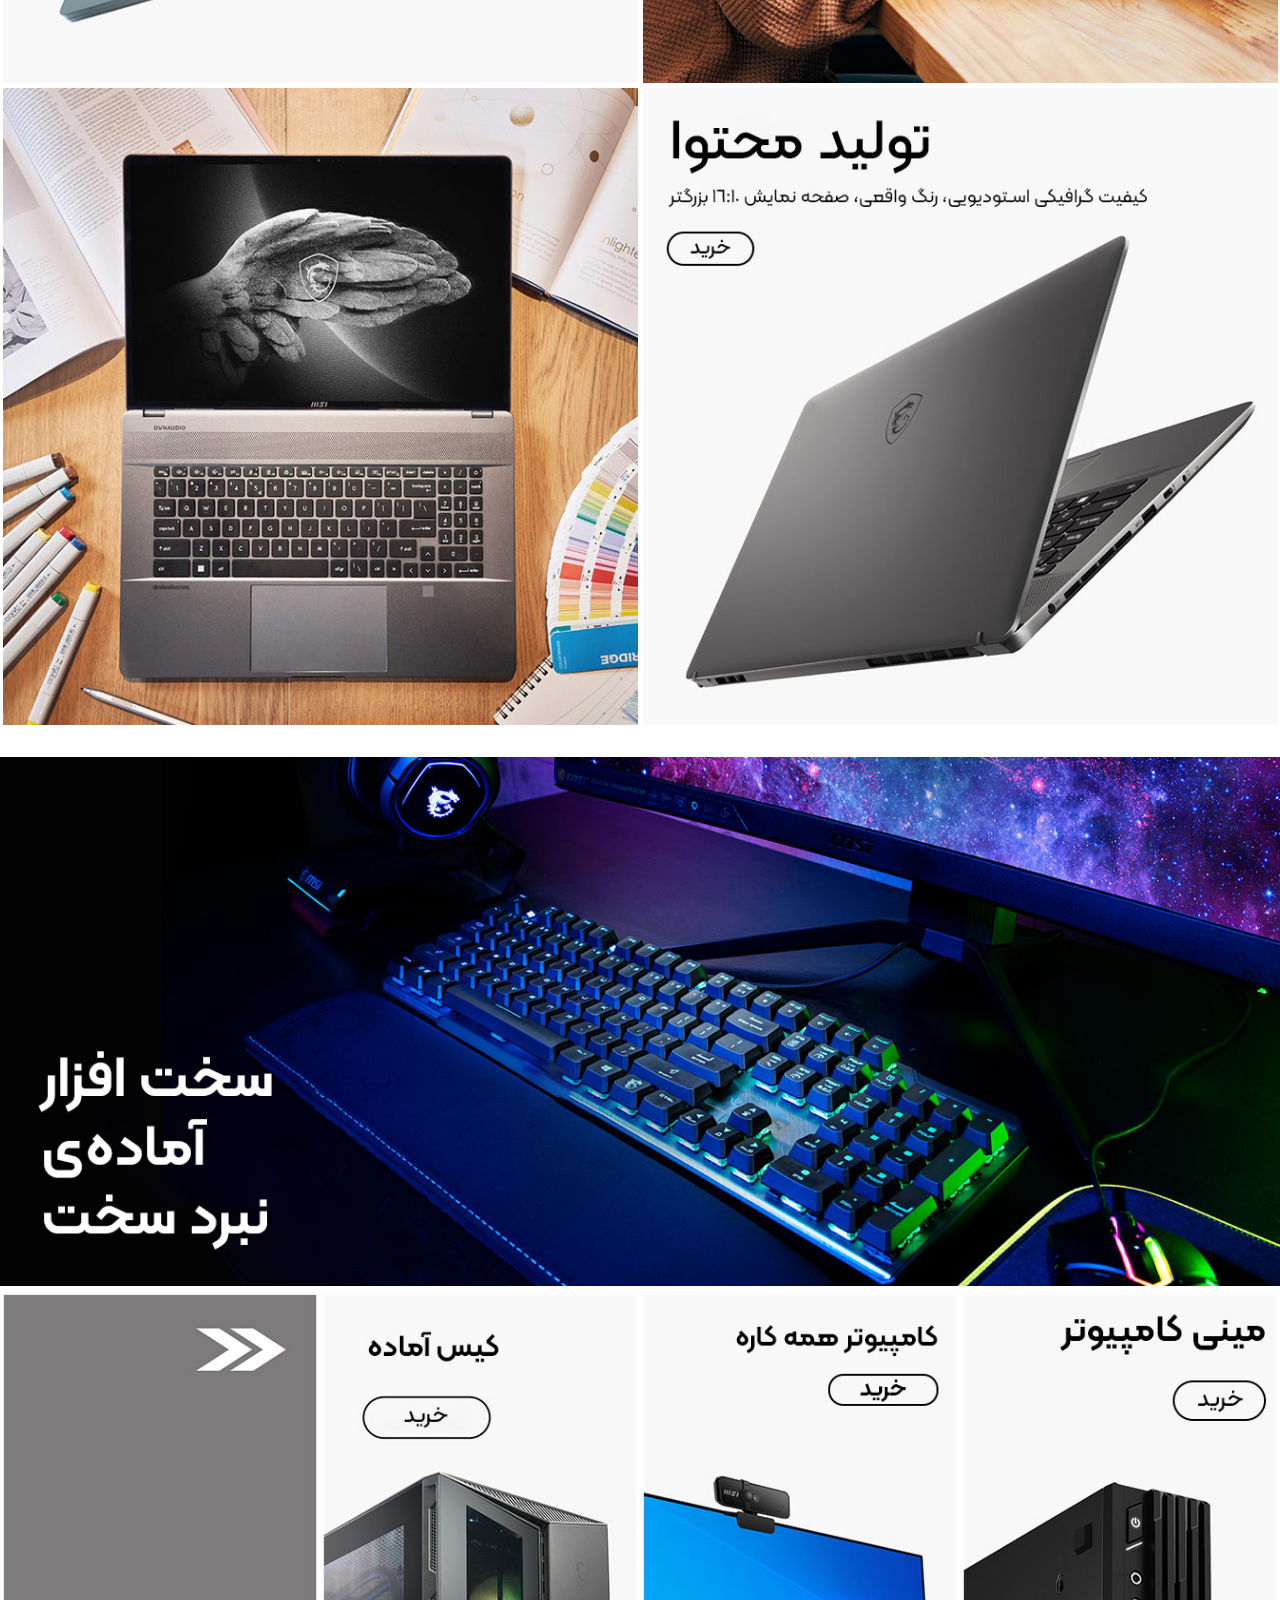
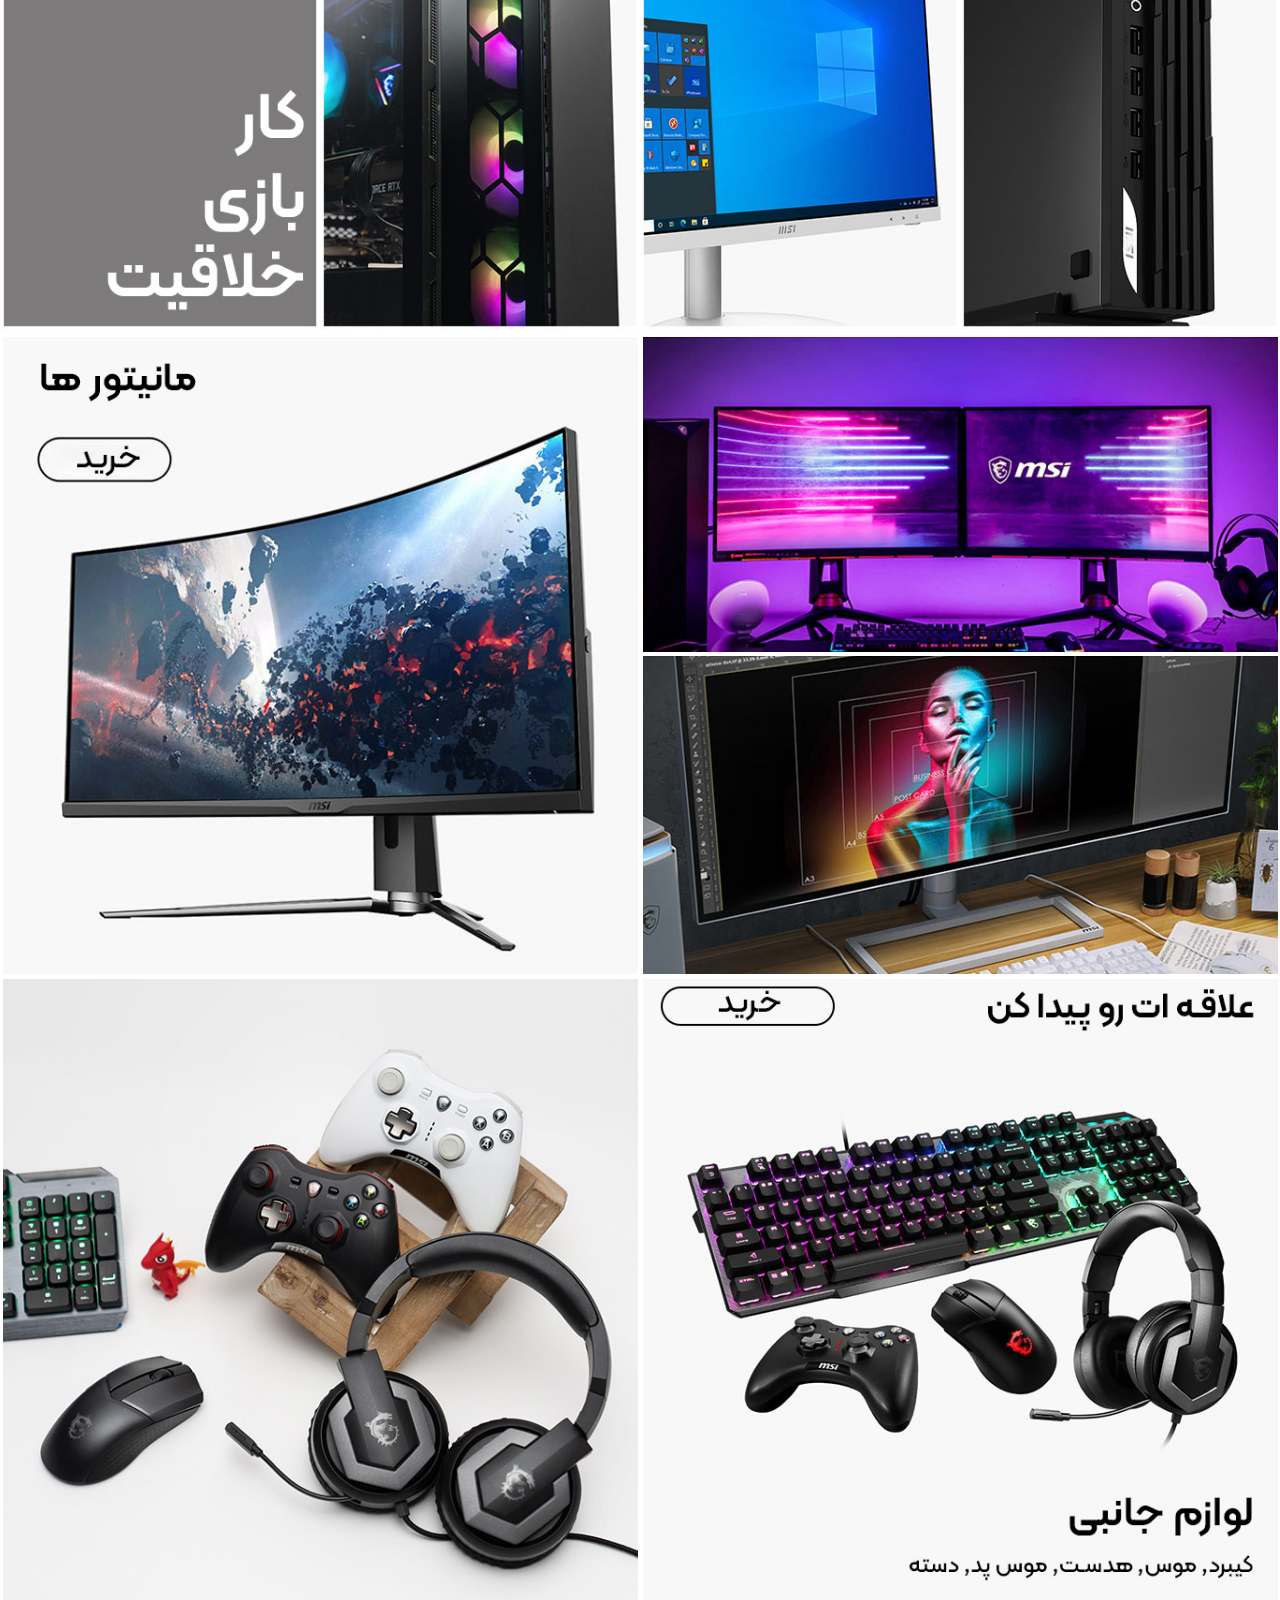
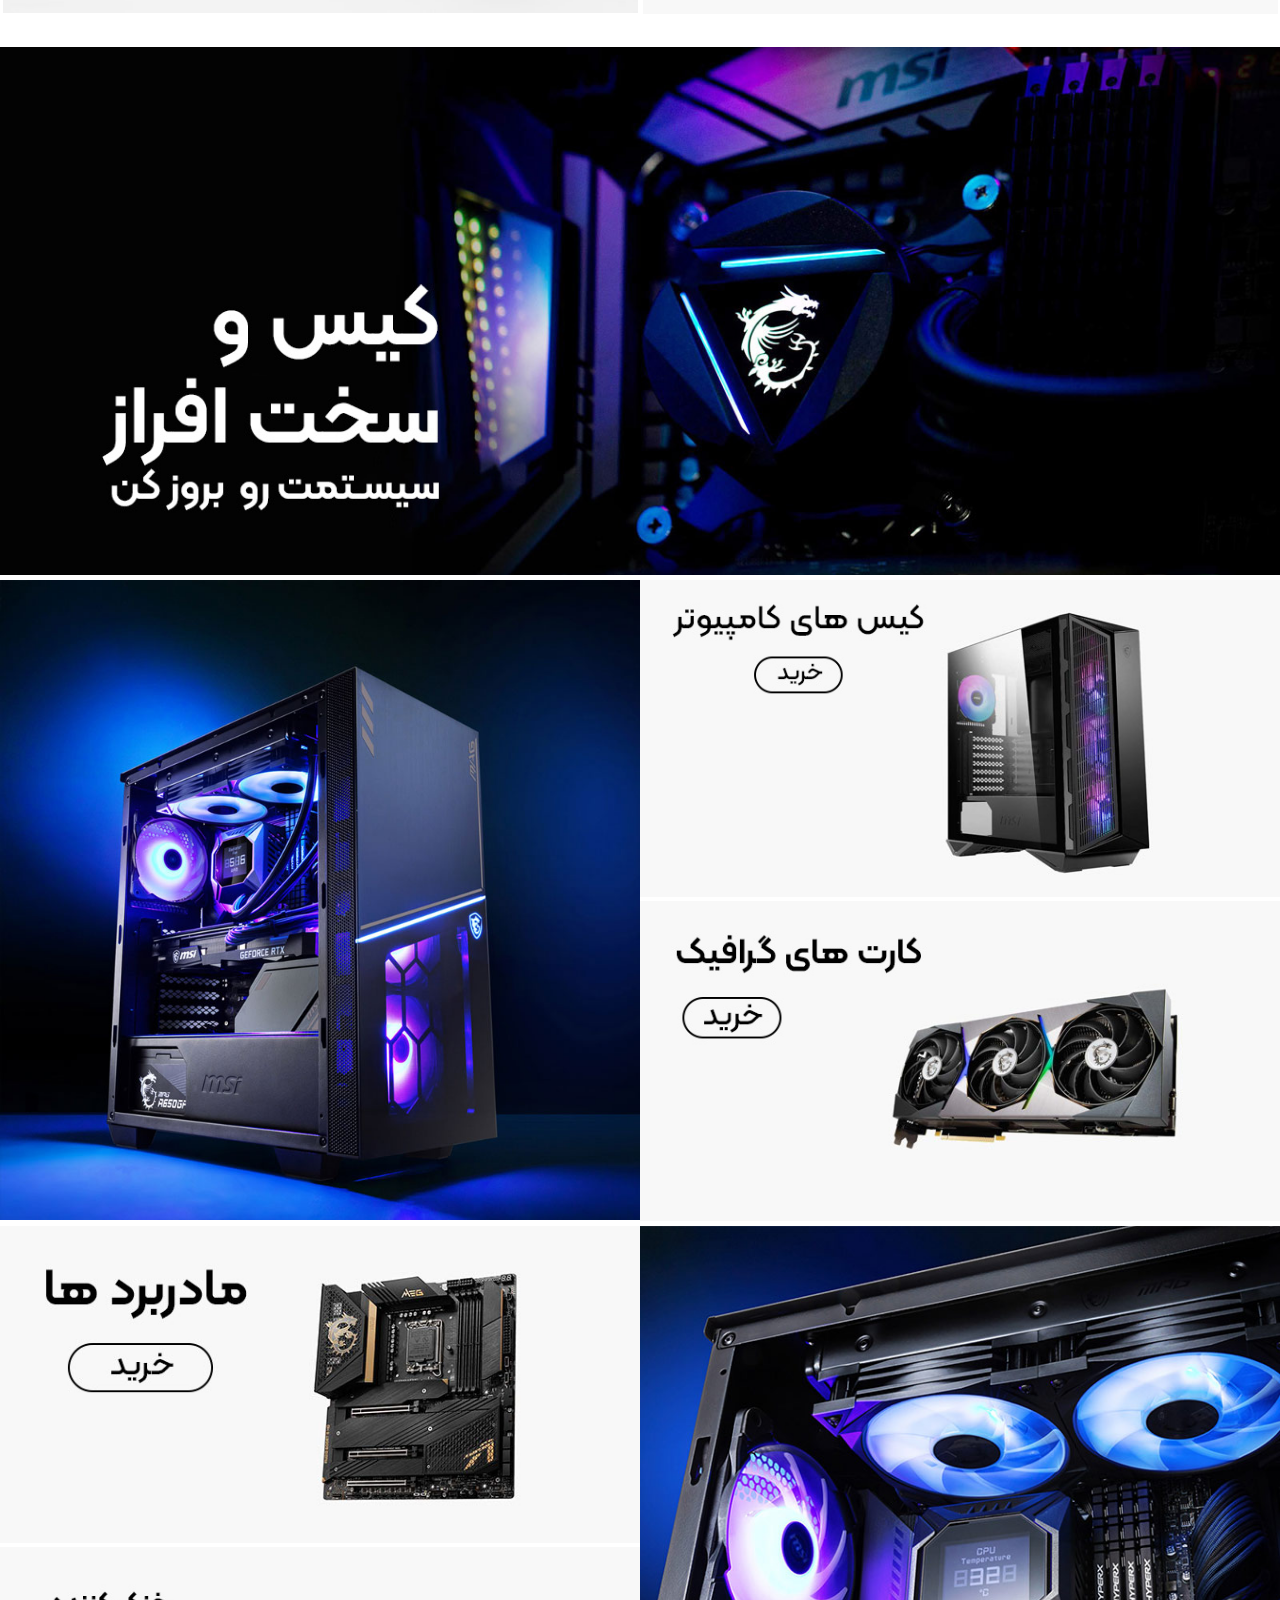
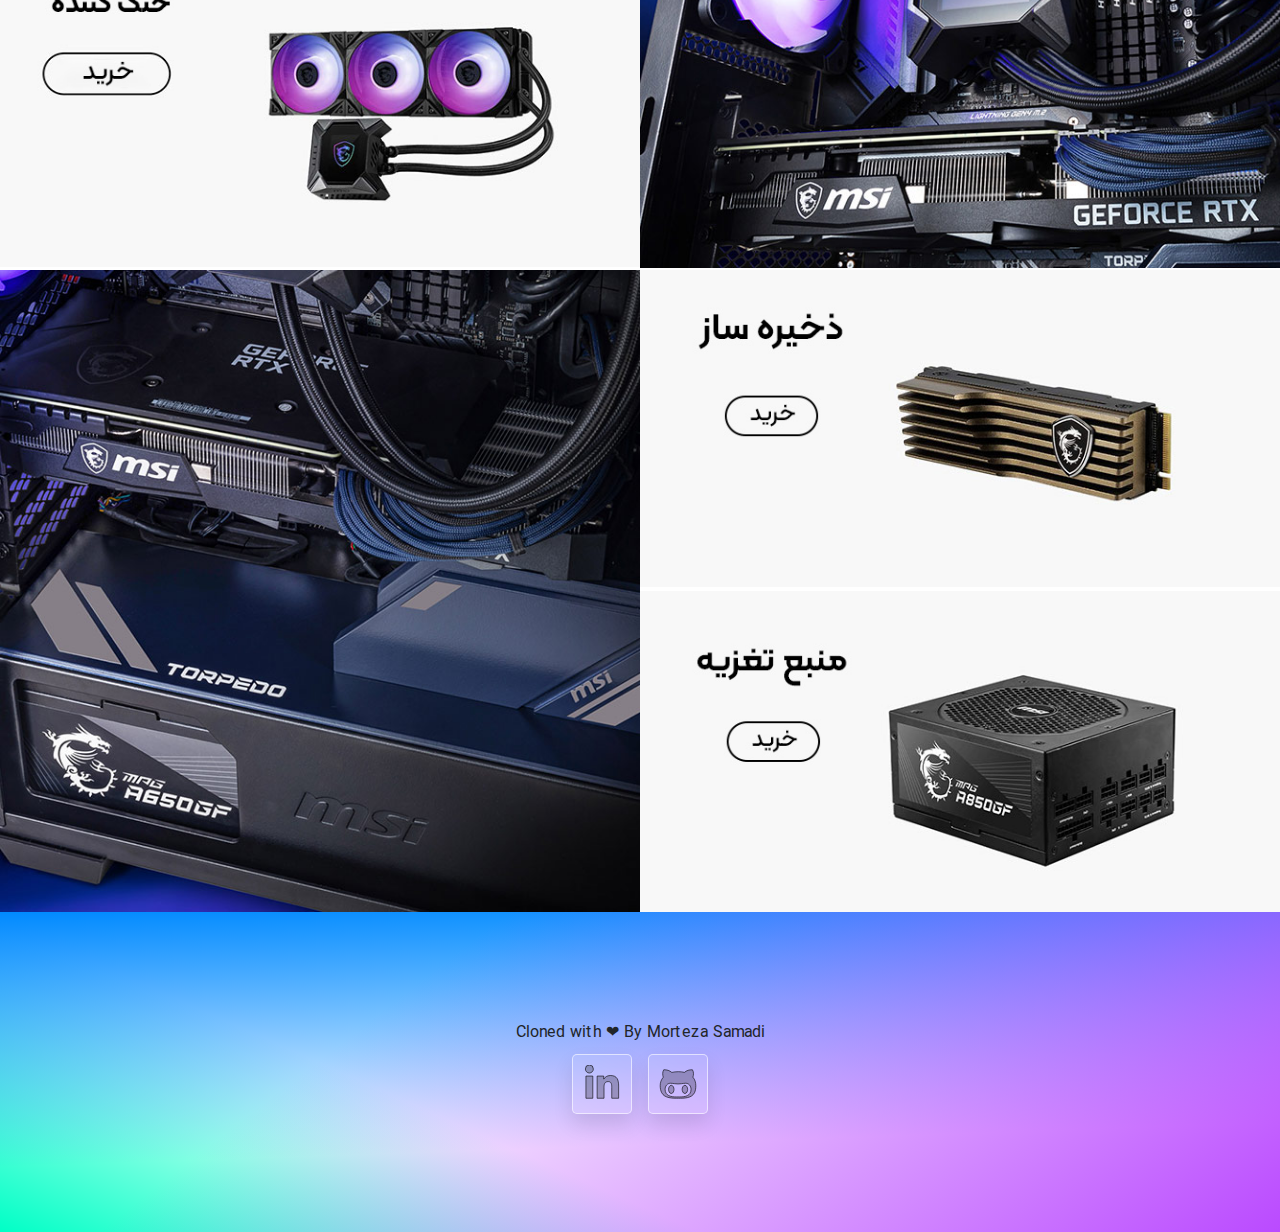
==== commit 30c2db4d: "refactor typo" ====
--- a/MSI-landing-page/index.html
+++ b/MSI-landing-page/index.html
@@ -204,7 +204,7 @@
     <footer>
       <div class="">
         <div class="">
-          <p>Made with ❤ By Morteza Samadi</p>
+          <p>Cloned with ❤ By Morteza Samadi</p>
           <p class="footer-icons">
             <a href="https://www.linkedin.com/in/morscoder/"><img src="image/svg/linkedin-in.svg" alt="@morscoder"
                 class="icon"></a>
